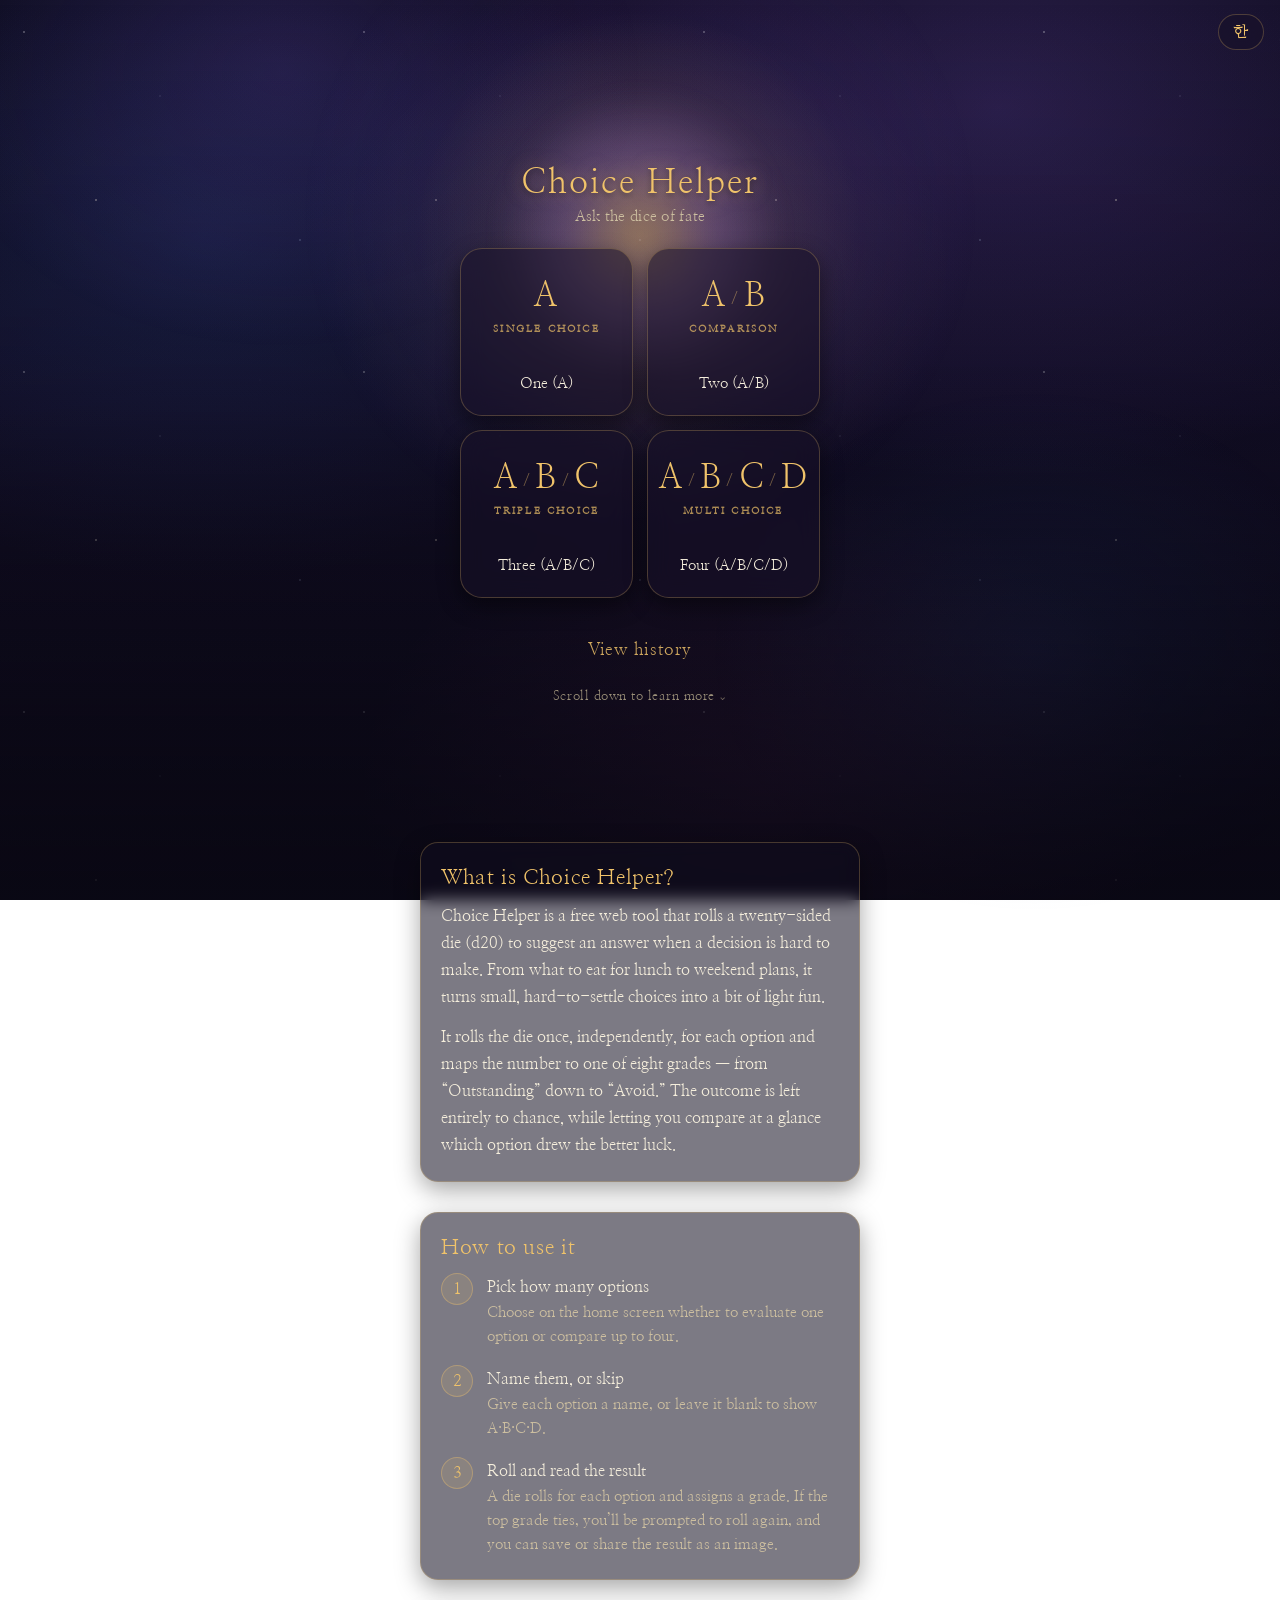
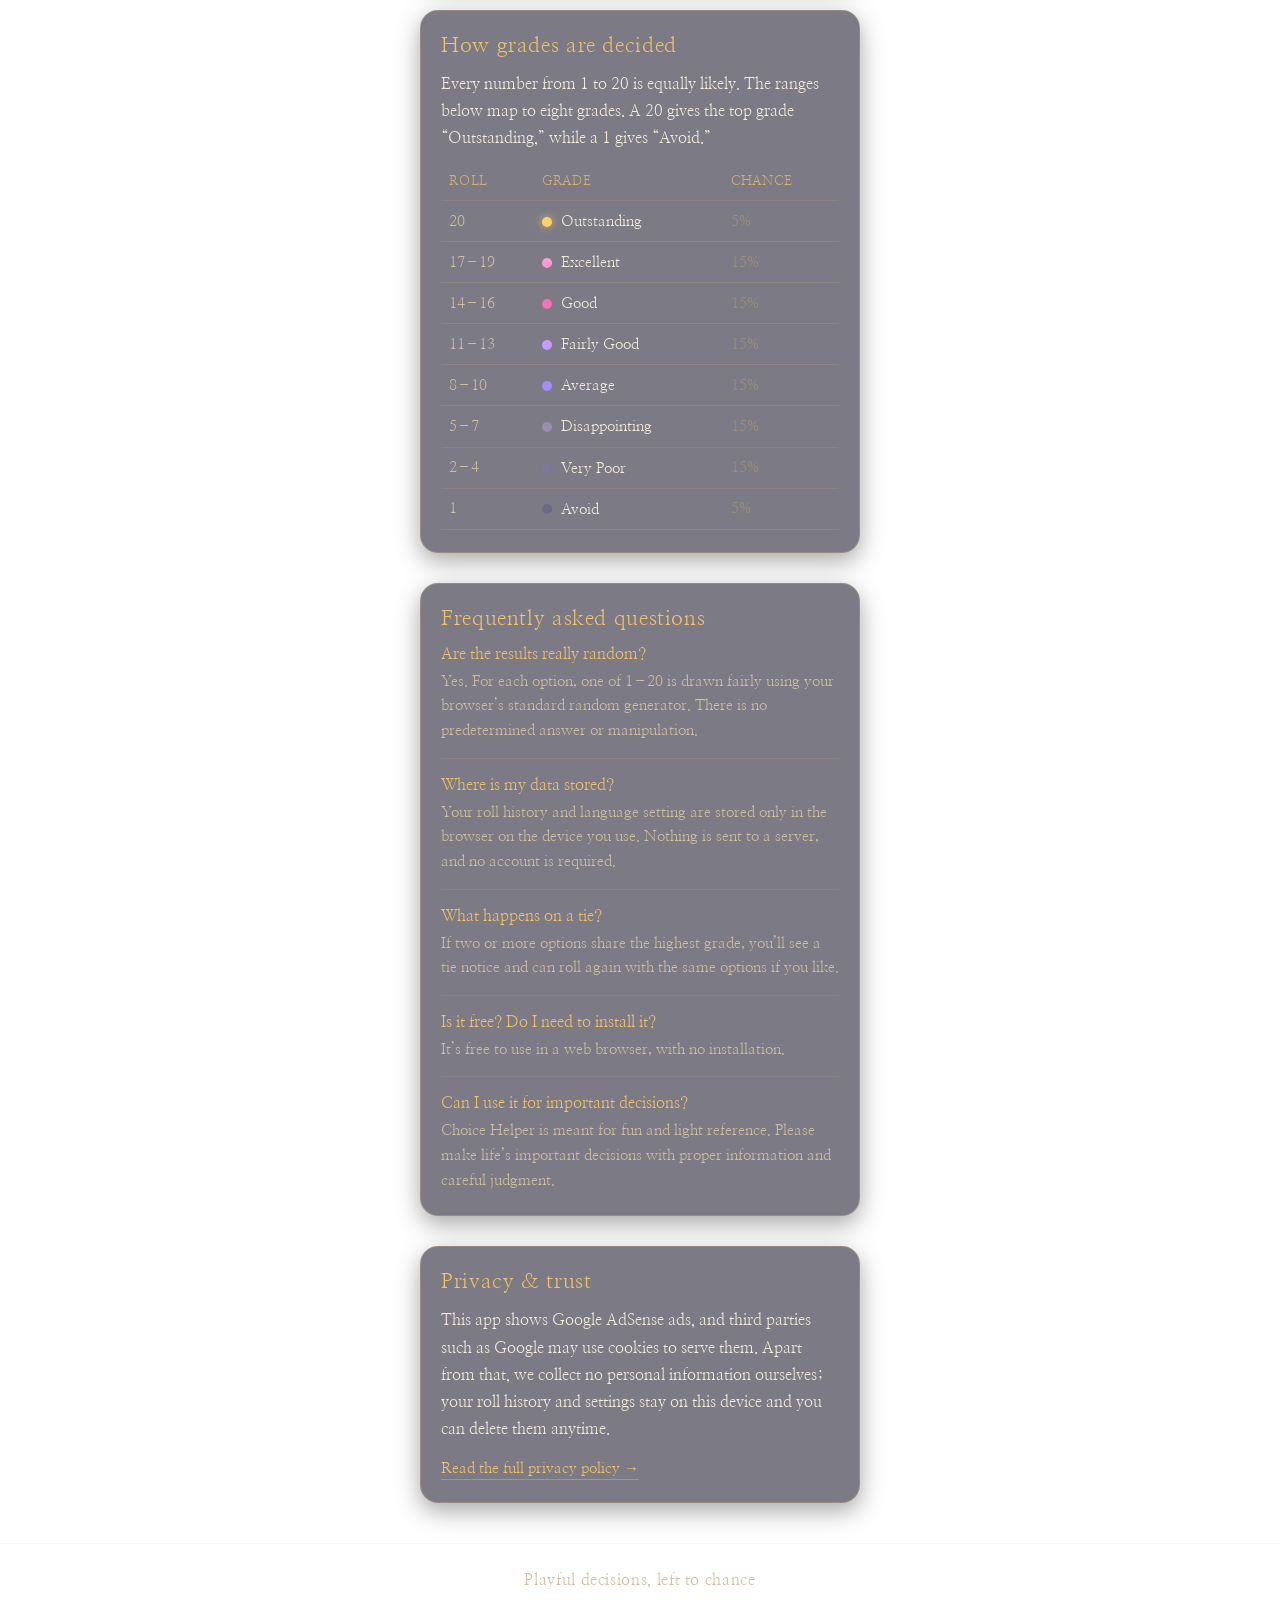
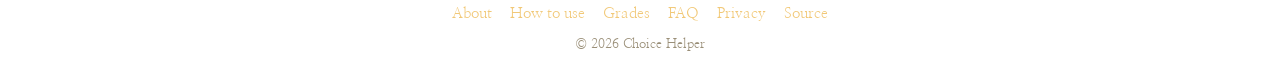
==== index.html @ b91bb5bd "Add Google AdSense (owner-directed) + update privacy disclosures - Add AdSense loader script to <hea" ====
<!DOCTYPE html>
<html lang="ko">
<head>
  <meta charset="UTF-8">
  <meta name="viewport" content="width=device-width, initial-scale=1.0, viewport-fit=cover">
  <meta name="theme-color" content="#0c0a1a">
  <title>선택 도우미 · Choice Helper — d20 주사위로 정하는 선택</title>
  <meta name="description" content="결정을 내리기 어려울 때 20면체 주사위(d20)를 굴려 선택을 도와주는 무료 웹 도구. 최대 4개의 선택지를 8단계 등급으로 비교하세요. 광고·추적 없이 데이터는 기기에만 저장됩니다.">
  <meta name="author" content="선택 도우미">
  <meta property="og:type" content="website">
  <meta property="og:title" content="선택 도우미 · Choice Helper">
  <meta property="og:description" content="d20 주사위를 굴려 선택을 도와주는 무료 웹 도구. 광고·추적 없이 모든 데이터는 기기에만 저장됩니다.">
  <meta name="twitter:card" content="summary">
  <!-- Google AdSense (소유자 지시로 게재) -->
  <script async src="https://pagead2.googlesyndication.com/pagead/js/adsbygoogle.js?client=ca-pub-7162141013722955"
       crossorigin="anonymous"></script>
  <!-- LCP 대비: 세리프 폰트 프리로드 (배경은 절차적 CSS라 이미지 없음) -->
  <link rel="preload" as="font" type="font/woff2" href="fonts/nanum-myeongjo.woff2" crossorigin>
  <link rel="stylesheet" href="css/styles.css">
</head>
<body>
  <main class="app" id="app">
    <!-- 우상단 KO/EN 토글 (§2.7) -->
    <button type="button" class="lang-toggle" id="lang-toggle" aria-label="Language">EN</button>

    <!-- 1. 메인: 모드 선택 + 서비스 소개 콘텐츠 -->
    <section class="screen screen--home" id="screen-home">
      <div class="oracle-glow" aria-hidden="true"></div>

      <!-- 히어로: 도구(주사위 선택) -->
      <div class="home-hero">
        <header class="app-header">
          <h1 class="app-title" data-i18n="app.title">선택 도우미</h1>
          <p class="app-subtitle" data-i18n="home.subtitle">운명의 주사위에게 묻다</p>
        </header>

        <div class="type-grid" id="mode-list">
          <button class="type-card" data-count="1">
            <span class="type-card__glyph">A</span>
            <span class="type-card__sub">SINGLE CHOICE</span>
            <span class="type-card__ko" data-i18n="card.1">단독 평가 (A)</span>
          </button>
          <button class="type-card" data-count="2">
            <span class="type-card__glyph">A<em>/</em>B</span>
            <span class="type-card__sub">COMPARISON</span>
            <span class="type-card__ko" data-i18n="card.2">양자택일 (A/B)</span>
          </button>
          <button class="type-card" data-count="3">
            <span class="type-card__glyph">A<em>/</em>B<em>/</em>C</span>
            <span class="type-card__sub">TRIPLE CHOICE</span>
            <span class="type-card__ko" data-i18n="card.3">삼자택일 (A/B/C)</span>
          </button>
          <button class="type-card" data-count="4">
            <span class="type-card__glyph">A<em>/</em>B<em>/</em>C<em>/</em>D</span>
            <span class="type-card__sub">MULTI CHOICE</span>
            <span class="type-card__ko" data-i18n="card.4">다중선택 (A/B/C/D)</span>
          </button>
        </div>

        <button type="button" class="link-subtle" id="open-history" data-i18n="home.history">지난 기록 보기</button>
        <p class="scroll-cue" aria-hidden="true" data-i18n="home.scrollCue">아래로 내려 자세히 보기</p>
      </div>

      <!-- 서비스 소개·안내 콘텐츠 (고품질 콘텐츠 가이드 반영) -->
      <article class="home-content">
        <section class="info-section" id="about">
          <h2 class="info-title" data-i18n="about.h">선택 도우미란?</h2>
          <p class="info-text" data-i18n="about.p1"></p>
          <p class="info-text" data-i18n="about.p2"></p>
        </section>

        <section class="info-section" id="guide">
          <h2 class="info-title" data-i18n="guide.h">이렇게 사용하세요</h2>
          <ol class="step-list">
            <li class="step">
              <span class="step__num">1</span>
              <div class="step__body">
                <h3 class="step__t" data-i18n="guide.s1t"></h3>
                <p class="step__d" data-i18n="guide.s1d"></p>
              </div>
            </li>
            <li class="step">
              <span class="step__num">2</span>
              <div class="step__body">
                <h3 class="step__t" data-i18n="guide.s2t"></h3>
                <p class="step__d" data-i18n="guide.s2d"></p>
              </div>
            </li>
            <li class="step">
              <span class="step__num">3</span>
              <div class="step__body">
                <h3 class="step__t" data-i18n="guide.s3t"></h3>
                <p class="step__d" data-i18n="guide.s3d"></p>
              </div>
            </li>
          </ol>
        </section>

        <section class="info-section" id="grades">
          <h2 class="info-title" data-i18n="grades.h">등급은 이렇게 정해져요</h2>
          <p class="info-text" data-i18n="grades.p"></p>
          <div class="grade-table-wrap">
            <table class="grade-table">
              <thead>
                <tr>
                  <th data-i18n="grades.thRange">주사위 눈</th>
                  <th data-i18n="grades.thGrade">등급</th>
                  <th data-i18n="grades.thProb">확률</th>
                </tr>
              </thead>
              <tbody id="grade-tbody"><!-- dice.js GRADES 기반 동적 생성 --></tbody>
            </table>
          </div>
        </section>

        <section class="info-section" id="faq">
          <h2 class="info-title" data-i18n="faq.h">자주 묻는 질문</h2>
          <div class="faq">
            <div class="faq__item">
              <h3 class="faq__q" data-i18n="faq.q1"></h3>
              <p class="faq__a" data-i18n="faq.a1"></p>
            </div>
            <div class="faq__item">
              <h3 class="faq__q" data-i18n="faq.q2"></h3>
              <p class="faq__a" data-i18n="faq.a2"></p>
            </div>
            <div class="faq__item">
              <h3 class="faq__q" data-i18n="faq.q3"></h3>
              <p class="faq__a" data-i18n="faq.a3"></p>
            </div>
            <div class="faq__item">
              <h3 class="faq__q" data-i18n="faq.q4"></h3>
              <p class="faq__a" data-i18n="faq.a4"></p>
            </div>
            <div class="faq__item">
              <h3 class="faq__q" data-i18n="faq.q5"></h3>
              <p class="faq__a" data-i18n="faq.a5"></p>
            </div>
          </div>
        </section>

        <section class="info-section" id="trust">
          <h2 class="info-title" data-i18n="trust.h">개인정보와 신뢰</h2>
          <p class="info-text" data-i18n="trust.p"></p>
          <a class="info-link" href="privacy.html" data-i18n="trust.link">개인정보처리방침 전문 보기 →</a>
        </section>
      </article>
    </section>

    <!-- 2. 라벨 입력 -->
    <section class="screen screen--labels is-hidden" id="screen-labels">
      <header class="app-header">
        <h2 class="screen-title" id="labels-title">선택지 이름 붙이기</h2>
        <p class="app-subtitle" data-i18n="labels.subtitle">비워두면 A·B·C·D로 표시돼요</p>
      </header>

      <form class="label-form" id="label-form">
        <div class="label-inputs" id="label-inputs"><!-- 동적 생성 --></div>
        <div class="label-actions">
          <button type="submit" class="btn btn--primary" data-i18n="labels.roll">주사위 굴리기</button>
          <button type="button" class="btn btn--ghost" id="skip-btn" data-i18n="labels.skip">건너뛰기</button>
        </div>
      </form>
      <button type="button" class="link-back" id="labels-back" data-i18n="nav.homeArrow">← 처음으로</button>
    </section>

    <!-- 3. 결과 -->
    <section class="screen screen--result is-hidden" id="screen-result">
      <header class="app-header">
        <h2 class="screen-title" data-i18n="result.title">결과</h2>
      </header>

      <!-- 3D 주사위 스테이지 (WebGL 미지원 시 CSS fallback 표시) -->
      <div class="dice-stage" id="dice-stage">
        <div class="dice-glow" aria-hidden="true"></div>
        <canvas class="dice-canvas" id="dice-canvas"></canvas>
        <div class="dice-fallback is-hidden" id="dice-fallback" aria-hidden="true">
          <div class="dice-fallback__cube"><span id="dice-fallback-num">20</span></div>
        </div>
        <p class="dice-caption" id="dice-caption"></p>
        <p class="dice-hint is-hidden" id="dice-hint" data-i18n="result.hint">화면을 탭하면 건너뛰기</p>
      </div>

      <p class="tie-banner is-hidden" id="tie-banner" data-i18n="result.tie">동점이에요! 다시 굴려볼까요?</p>

      <div class="result-list" id="result-list"><!-- 동적 생성 --></div>

      <div class="result-actions">
        <button type="button" class="btn btn--primary" id="reroll-btn" data-i18n="result.reroll">다시 굴리기</button>
        <button type="button" class="btn btn--ghost" id="share-btn" data-i18n="result.share">결과 공유</button>
        <button type="button" class="btn btn--ghost" id="result-home" data-i18n="nav.home">처음으로</button>
      </div>
    </section>

    <!-- 4. 히스토리 -->
    <section class="screen screen--history is-hidden" id="screen-history">
      <header class="app-header">
        <h2 class="screen-title" data-i18n="history.title">지난 기록</h2>
        <p class="app-subtitle" data-i18n="history.subtitle">최근 10개 · 이 기기에만 저장됩니다</p>
      </header>
      <div class="history-list" id="history-list"><!-- 동적 생성 --></div>
      <p class="history-empty is-hidden" id="history-empty" data-i18n="history.empty">아직 기록이 없어요.</p>
      <div class="result-actions">
        <button type="button" class="btn btn--ghost" id="history-back" data-i18n="nav.home">처음으로</button>
      </div>
    </section>
  </main>

  <!-- 사이트 푸터: 탐색 + 정보 페이지 (모든 화면에서 접근 가능) -->
  <footer class="site-footer">
    <p class="footer-tagline" data-i18n="footer.tagline">운에 맡기는 즐거운 선택</p>
    <nav class="footer-nav" aria-label="사이트 탐색">
      <a href="#about" data-i18n="footer.about">소개</a>
      <a href="#guide" data-i18n="footer.guide">이용 방법</a>
      <a href="#grades" data-i18n="footer.grades">등급표</a>
      <a href="#faq" data-i18n="footer.faq">자주 묻는 질문</a>
      <a href="privacy.html" data-i18n="footer.privacy">개인정보처리방침</a>
      <a href="https://github.com/sh4213b-debug/choice-helper" target="_blank" rel="noopener" data-i18n="footer.source">소스 코드</a>
    </nav>
    <p class="footer-copy" data-i18n="footer.copyright">© 2026 선택 도우미</p>
  </footer>

  <!-- 순수 로직 (DOM 비의존) -->
  <script src="js/dice.js"></script>
  <script src="js/i18n.js"></script>
  <script src="js/history.js"></script>
  <script src="js/share.js"></script>
  <!-- 3D 주사위 렌더러 (Three.js, ES 모듈 / 로컬 번들). 로드 실패 시 app.js가 CSS fallback으로 동작 -->
  <script type="module" src="js/dice3d.js"></script>
  <!-- 뷰/컨트롤러 -->
  <script src="js/app.js"></script>
</body>
</html>
---- css/styles.css ----
/* styles.css — Choice Helper
   콘셉트: "운명의 오라클" — 점술사/크리스털 오브 배경 + 금색·상아 포인트,
   명조(세리프) 타이포. 주사위는 딥 자수정 레진. 모바일 우선. */

/* 명조(세리프) 폰트 — 나눔명조(OFL, 웹 임베드·수정 허용). 로컬 번들, 외부 URL 없음 */
@font-face {
  font-family: 'Nanum Myeongjo';
  src: url('../fonts/nanum-myeongjo.woff2') format('woff2');
  font-weight: 400; font-style: normal; font-display: swap;
}

:root {
  /* 오라클 팔레트 (배경 이미지에서 추출) */
  --bg-base: #14101f;      /* fallback·오버레이 베이스 */
  --gold: #f0c36a;         /* 주 포인트: 타이틀·테두리·버튼·글로우 */
  --gold-deep: #c9932f;    /* hover·보조선 */
  --robe-blue: #2b3a7a;
  --robe-purple: #6b3fa0;  /* 주사위와 연결되는 보조 포인트 */
  --ivory: #f5eedc;        /* 본문 텍스트 */

  /* 기존 참조 유지 (주사위 CSS fallback·연출 등에서 사용) */
  --amethyst: #8b5cf6;
  --amethyst-soft: #a78bfa;
  --pink: #f472b6;
  --pink-bright: #ff7ac2;

  --text: var(--ivory);
  --text-dim: #cdbfa0;
  --text-faint: #9a8f78;
  --card: rgba(24, 18, 40, 0.55);
  --card-border: rgba(240, 195, 106, 0.25);
  --type-card-bg: rgba(24, 18, 40, 0.55);
  --type-card-border: rgba(240, 195, 106, 0.25);
  --radius: 18px;
  --shadow: 0 14px 34px rgba(0, 0, 0, 0.5);
  --serif: 'Nanum Myeongjo', "Apple SD Gothic Neo", "Noto Serif KR", serif;
}

* { box-sizing: border-box; }

/* 폼 요소(button/input 등)는 기본적으로 폰트를 상속하지 않으므로 강제 상속 */
button, input, select, textarea { font-family: inherit; }

html, body {
  margin: 0;
  padding: 0;
  min-height: 100%;
}

body {
  font-family: var(--serif);
  color: var(--text);
  /* 우주·신비 콘셉트(참고 이미지: 별하늘 속 천체) — 모두 절차적(외부 이미지 없음).
     레이어: 성운 구름 · 은은한 금빛 천체광 · 미세 별먼지 · 심우주 베이스 그라디언트 */
  background:
    radial-gradient(900px 620px at 78% 12%, rgba(120, 84, 200, 0.28), transparent 60%),
    radial-gradient(760px 560px at 16% 26%, rgba(46, 74, 150, 0.30), transparent 62%),
    radial-gradient(680px 520px at 60% 88%, rgba(150, 60, 130, 0.20), transparent 60%),
    radial-gradient(520px 420px at 50% 30%, rgba(240, 195, 106, 0.10), transparent 60%),
    /* 미세 별먼지 (촘촘한 작은 별) */
    radial-gradient(1px 1px at 40px 60px, rgba(255,255,255,0.75), transparent 60%),
    radial-gradient(1px 1px at 130px 30px, rgba(214,226,255,0.7), transparent 60%),
    radial-gradient(1px 1px at 80px 150px, rgba(255,244,214,0.7), transparent 60%),
    radial-gradient(1px 1px at 190px 110px, rgba(255,255,255,0.6), transparent 60%),
    linear-gradient(180deg, #0c0a1a 0%, #120e26 45%, #0a0814 100%);
  background-size:
    100% 100%, 100% 100%, 100% 100%, 100% 100%,
    220px 220px, 220px 220px, 220px 220px, 220px 220px,
    100% 100%;
  background-attachment: fixed;
  -webkit-font-smoothing: antialiased;
}

/* 큰 별 레이어 — 은은하게 반짝임(트윙클) */
body::before {
  content: '';
  position: fixed;
  inset: 0;
  z-index: -10;
  pointer-events: none;
  background-image:
    radial-gradient(1.6px 1.6px at 24px 32px, rgba(255,255,255,0.95), transparent 60%),
    radial-gradient(1.3px 1.3px at 160px 96px, rgba(220,230,255,0.85), transparent 60%),
    radial-gradient(1.8px 1.8px at 96px 200px, rgba(255,246,220,0.9), transparent 60%),
    radial-gradient(1.2px 1.2px at 260px 40px, rgba(255,255,255,0.8), transparent 60%),
    radial-gradient(1.5px 1.5px at 300px 240px, rgba(206,224,255,0.85), transparent 60%);
  background-size: 340px 340px;
  animation: star-twinkle 5.5s ease-in-out infinite;
}
@keyframes star-twinkle {
  0%, 100% { opacity: 0.55; }
  50%      { opacity: 1; }
}

/* 성운 하이라이트 — 아주 느리게 흐르는 천체광 */
body::after {
  content: '';
  position: fixed;
  inset: -20%;
  z-index: -9;
  pointer-events: none;
  background:
    radial-gradient(600px 460px at 30% 20%, rgba(122, 79, 200, 0.20), transparent 60%),
    radial-gradient(520px 420px at 72% 66%, rgba(56, 96, 176, 0.18), transparent 62%);
  animation: nebula-drift 28s ease-in-out infinite alternate;
}
@keyframes nebula-drift {
  0%   { transform: translate3d(0, 0, 0) scale(1); }
  100% { transform: translate3d(-3%, 2%, 0) scale(1.06); }
}

.app {
  max-width: 480px;
  margin: 0 auto;
  padding: calc(env(safe-area-inset-top) + 32px) 20px
           calc(env(safe-area-inset-bottom) + 32px);
  min-height: 100vh;
  display: flex;
  flex-direction: column;
}

.is-hidden { display: none !important; }

/* 우상단 KO/EN 토글 (§2.7) */
.lang-toggle {
  position: fixed;
  top: calc(env(safe-area-inset-top) + 14px);
  right: calc(env(safe-area-inset-right) + 16px);
  z-index: 20;
  min-width: 46px;
  padding: 7px 12px;
  border-radius: 999px;
  border: 1px solid var(--card-border);
  background: rgba(24, 18, 40, 0.6);
  -webkit-backdrop-filter: blur(8px);
  backdrop-filter: blur(8px);
  color: var(--gold);
  font-family: var(--serif);
  font-size: 16px;
  letter-spacing: 0.05em;
  cursor: pointer;
  transition: border-color 0.2s ease, background 0.2s ease;
}
.lang-toggle:hover { border-color: rgba(240, 195, 106, 0.6); }

.screen {
  flex: 1;
  display: flex;
  flex-direction: column;
}

/* ── 헤더 (명조 세리프) ── */
.app-header { text-align: center; margin-bottom: 24px; }

.app-title {
  font-family: var(--serif);
  font-size: 34px;
  font-weight: 400;
  line-height: 1.1;
  margin: 0 0 4px;
  letter-spacing: 0.06em;
  color: var(--gold);
  text-shadow: 0 0 18px rgba(240, 195, 106, 0.5), 0 2px 6px rgba(0, 0, 0, 0.5);
}

.screen-title {
  font-family: var(--serif);
  font-size: 25px;
  font-weight: 400;
  margin: 0 0 2px;
  letter-spacing: 0.04em;
  color: var(--gold);
  text-shadow: 0 0 14px rgba(240, 195, 106, 0.35);
}

.app-subtitle {
  margin: 0;
  color: var(--text-dim);
  font-size: 15px;
  letter-spacing: 0.02em;
}

/* ── 선택 타입 카드 (가로 배치, §3.2) ── */
/* 데스크톱·태블릿: 한 줄 4개 / 좁은 모바일(≤480px): 2×2 */
.type-grid {
  display: grid;
  grid-template-columns: repeat(2, minmax(0, 1fr)); /* 2×2, 네 카드 항상 동일 폭 */
  justify-items: stretch;
  gap: 14px;
  width: 100%;
  max-width: 360px;   /* 카드 그룹을 아담하게 묶어 화면 정중앙 배치 */
  margin: 0 auto;     /* 수평 정중앙 (수직 정렬은 히어로가 담당) */
}

/* 반투명 다크 글래스 + 금색 테두리 */
.type-card {
  display: flex;
  flex-direction: column;
  align-items: center;
  justify-content: flex-start;
  gap: 10px;
  min-height: 168px;
  padding: 22px 14px;
  border: 1px solid var(--type-card-border);
  border-radius: 22px;
  background: var(--type-card-bg);
  -webkit-backdrop-filter: blur(12px);
  backdrop-filter: blur(12px);
  color: var(--text);
  cursor: pointer;
  text-align: center;
  box-shadow: 0 8px 22px rgba(0, 0, 0, 0.45);
  transition: transform 0.16s ease, box-shadow 0.2s ease, border-color 0.2s ease;
}

.type-card:hover {
  transform: translateY(-5px);
  box-shadow: 0 18px 38px rgba(0, 0, 0, 0.55), 0 0 20px rgba(240, 195, 106, 0.15);
  border-color: rgba(240, 195, 106, 0.6);
}
.type-card:active { transform: translateY(-2px) scale(0.99); }

/* 큰 표기 글리프(명조 세리프, 금색). 구분자는 작고 연하게 */
.type-card__glyph {
  font-family: var(--serif);
  font-weight: 400;
  font-size: 34px;
  line-height: 1;
  letter-spacing: 0.03em;
  margin-top: 8px;
  color: var(--gold);
}
.type-card__glyph em {
  font-style: normal;
  font-size: 16px;
  color: rgba(240, 195, 106, 0.45);
  margin: 0 4px;
  vertical-align: middle;
}

.type-card__sub {
  font-size: 10px;
  font-weight: 600;
  letter-spacing: 0.22em;
  color: rgba(240, 195, 106, 0.7);
}

.type-card__ko {
  margin-top: auto;
  font-size: 15px;
  color: var(--ivory);
}

@media (max-width: 480px) {
  .type-grid { gap: 12px; max-width: none; } /* 좁은 화면에선 폭 꽉 채움 */
  .type-card { min-height: 150px; padding: 20px 12px; }
  .type-card__glyph { font-size: 30px; }
}

/* ── 메인 배경 위 천체 포커스광 + 가독성 오버레이 ── */
/* 전역 우주 배경은 body에 있고, home에서는 중앙 천체광을 얹는다. */
.screen--home { position: relative; }

.screen--home::before,
.screen--home::after {
  content: '';
  position: fixed;
  inset: 0;
  pointer-events: none;
}
/* 상단 중앙의 천체(오브) 포커스광 — 보라+금빛 */
.screen--home::before {
  z-index: -3;
  background:
    radial-gradient(360px 360px at 50% 26%, rgba(240, 195, 106, 0.16), transparent 62%),
    radial-gradient(520px 520px at 50% 24%, rgba(123, 79, 200, 0.22), transparent 65%);
}
/* 하단(카드 영역) 가독성 확보용 어두운 그라데이션 */
.screen--home::after {
  z-index: -2;
  background: linear-gradient(
    180deg,
    rgba(10, 8, 20, 0) 0%,
    rgba(10, 8, 20, 0.15) 40%,
    rgba(10, 8, 20, 0.6) 78%,
    rgba(10, 8, 20, 0.85) 100%
  );
}

/* 중앙 천체 글로우 (금빛 펄스 오브) */
.oracle-glow {
  position: fixed;
  top: 26%;
  left: 50%;
  width: 280px;
  height: 280px;
  transform: translate(-50%, -50%);
  border-radius: 50%;
  background: radial-gradient(
    circle,
    rgba(240, 195, 106, 0.42) 0%,
    rgba(200, 150, 240, 0.2) 38%,
    rgba(240, 195, 106, 0) 72%
  );
  filter: blur(12px);
  pointer-events: none;
  z-index: -1;
  animation: orb-pulse 3.6s ease-in-out infinite;
}
@keyframes orb-pulse {
  0%, 100% { opacity: 0.5; transform: translate(-50%, -50%) scale(1); }
  50%      { opacity: 0.9; transform: translate(-50%, -50%) scale(1.12); }
}

/* home 레이아웃: 히어로(도구)는 첫 화면에 꽉 차게, 소개 콘텐츠는 그 아래로 */
.home-hero {
  min-height: 86vh;
  display: flex;
  flex-direction: column;
  justify-content: center;
  align-items: stretch;
  gap: 22px;
}
.home-hero .app-header { margin-bottom: 0; }

/* 아래 콘텐츠로 유도하는 스크롤 큐 */
.scroll-cue {
  margin: 6px 0 0;
  text-align: center;
  font-size: 13px;
  letter-spacing: 0.04em;
  color: var(--text-faint);
  animation: cue-bob 2.4s ease-in-out infinite;
}
.scroll-cue::after { content: ' ⌄'; }
@keyframes cue-bob {
  0%, 100% { opacity: 0.5; transform: translateY(0); }
  50%      { opacity: 1; transform: translateY(3px); }
}

@media (prefers-reduced-motion: reduce) {
  .scroll-cue { animation: none; }
  .oracle-glow,
  body::before,
  body::after { animation: none; }
  .type-card, .btn { transition: none; }
}

/* ── 라벨 입력 ── */
.label-form {
  display: flex;
  flex-direction: column;
  gap: 22px;
  margin-top: 12px;
}

.label-inputs {
  display: flex;
  flex-direction: column;
  gap: 12px;
}

.label-input {
  display: flex;
  align-items: center;
  gap: 12px;
}

.label-input__badge {
  flex: 0 0 auto;
  width: 38px;
  height: 38px;
  display: grid;
  place-items: center;
  border-radius: 12px;
  font-size: 20px;
  color: var(--gold);
  background: rgba(240, 195, 106, 0.12);
  border: 1px solid rgba(240, 195, 106, 0.3);
}

.label-input__field {
  flex: 1;
  padding: 13px 14px;
  border-radius: 12px;
  border: 1px solid var(--card-border);
  background: rgba(20, 11, 36, 0.6);
  color: var(--text);
  font-size: 16px; /* iOS 자동 확대 방지 */
  outline: none;
  transition: border-color 0.2s ease;
}

.label-input__field::placeholder { color: rgba(185, 169, 217, 0.55); }
.label-input__field:focus { border-color: var(--amethyst); }

.label-actions {
  display: flex;
  flex-direction: column;
  gap: 10px;
}

/* ── 공통 버튼 ── */
.btn {
  width: 100%;
  padding: 14px 18px;
  border-radius: 14px;
  font-family: var(--serif);
  font-size: 17px;
  font-weight: 400;
  letter-spacing: 0.04em;
  cursor: pointer;
  border: 1px solid transparent;
  transition: transform 0.12s ease, filter 0.2s ease;
}

.btn:active { transform: scale(0.98); }

/* 주요 버튼: 금색 (오라클 포인트) */
.btn--primary {
  color: #2a1c08;
  background: linear-gradient(120deg, var(--gold), var(--gold-deep));
  box-shadow: 0 6px 18px rgba(201, 147, 47, 0.3);
}
.btn--primary:hover { filter: brightness(1.06); }

.btn--ghost {
  color: var(--ivory);
  background: transparent;
  border-color: var(--card-border);
}
.btn--ghost:hover { background: rgba(240, 195, 106, 0.1); }

.link-back {
  margin-top: 20px;
  align-self: center;
  background: none;
  border: none;
  color: var(--text-dim);
  font-size: 14px;
  cursor: pointer;
}

/* ── 3D 주사위 스테이지 ── */
.dice-stage {
  position: relative;
  width: 100%;
  height: 260px;
  margin: 4px 0 18px;
  display: flex;
  align-items: center;
  justify-content: center;
  touch-action: manipulation;
}

.dice-canvas {
  display: block;
  width: 100%;
  height: 100%;
  position: relative;
  z-index: 1;
}

/* 주사위 아래 은은한 보라 글로우 (§7) */
.dice-glow {
  position: absolute;
  left: 50%;
  top: 52%;
  width: 78%;
  height: 78%;
  transform: translate(-50%, -50%);
  border-radius: 50%;
  background: radial-gradient(
    circle,
    rgba(139, 92, 246, 0.42) 0%,
    rgba(192, 38, 211, 0.18) 42%,
    rgba(139, 92, 246, 0) 70%
  );
  filter: blur(8px);
  pointer-events: none;
  z-index: 0;
}

.dice-hint {
  position: absolute;
  bottom: -2px;
  left: 0;
  right: 0;
  margin: 0;
  text-align: center;
  font-size: 12px;
  color: var(--text-faint);
  pointer-events: none;
}

/* CSS fallback (WebGL 미지원) — 연출 상세는 v0.2.3 */
.dice-fallback {
  position: absolute;
  inset: 0;
  display: flex;
  align-items: center;
  justify-content: center;
}

.dice-fallback__cube {
  width: 96px;
  height: 96px;
  display: grid;
  place-items: center;
  border-radius: 18px;
  font-family: Georgia, serif;
  font-size: 40px;
  color: #f0b27a;
  background: linear-gradient(145deg, rgba(123, 47, 190, 0.55), rgba(58, 24, 90, 0.75));
  border: 1px solid rgba(167, 139, 250, 0.4);
  box-shadow: 0 10px 30px rgba(0, 0, 0, 0.5), inset 0 0 24px rgba(139, 92, 246, 0.35);
  transition: transform 0.12s ease, box-shadow 0.2s ease;
}

.dice-fallback__cube.is-rolling { animation: dice-shake 0.35s linear infinite; }
.dice-fallback__cube.is-settle { animation: dice-settle 0.24s ease-out; }
.dice-fallback__cube.is-nat20 {
  color: #ffe08a;
  box-shadow: 0 0 34px rgba(255, 209, 122, 0.85), inset 0 0 26px rgba(255, 209, 122, 0.6);
  border-color: rgba(255, 209, 122, 0.9);
}
.dice-fallback__cube.is-nat1 {
  color: #ff8a8a;
  box-shadow: 0 0 30px rgba(255, 43, 59, 0.7), inset 0 0 22px rgba(120, 20, 30, 0.8);
  border-color: rgba(255, 43, 59, 0.8);
}

@keyframes dice-shake {
  0%   { transform: rotate(0deg)   translate(0, 0); }
  25%  { transform: rotate(8deg)   translate(2px, -2px); }
  50%  { transform: rotate(-6deg)  translate(-2px, 2px); }
  75%  { transform: rotate(5deg)   translate(1px, 1px); }
  100% { transform: rotate(0deg)   translate(0, 0); }
}
@keyframes dice-settle {
  0%   { transform: scale(1.12); }
  60%  { transform: scale(0.97); }
  100% { transform: scale(1); }
}

.dice-caption {
  position: absolute;
  top: 4px;
  left: 0;
  right: 0;
  margin: 0;
  text-align: center;
  font-size: 13px;
  font-weight: 600;
  color: var(--text-dim);
  pointer-events: none;
}

/* ── 결과 ── */
.tie-banner {
  margin: 0 0 16px;
  padding: 12px 16px;
  border-radius: 12px;
  text-align: center;
  font-weight: 700;
  color: var(--pink-bright);
  background: rgba(244, 114, 182, 0.14);
  border: 1px solid rgba(244, 114, 182, 0.4);
}

.result-list {
  display: flex;
  flex-direction: column;
  gap: 12px;
  margin-bottom: 24px;
}

.result-card {
  padding: 18px 20px;
  border-radius: var(--radius);
  border: 1px solid var(--card-border);
  background: var(--card);
  box-shadow: var(--shadow);
}

.result-card__name {
  font-size: 15px;
  color: var(--text-dim);
  margin-bottom: 6px;
}

.result-card__grade {
  font-size: 26px;
  font-weight: 800;
  letter-spacing: -0.01em;
}

/* 등급별 색 구분 (내추럴20/1의 특별 연출은 v0.2 예정) */
.result-card--nat20 {
  border-color: rgba(255, 209, 102, 0.7);
  background: linear-gradient(135deg, rgba(255, 209, 102, 0.18), rgba(244, 114, 182, 0.14));
}
.result-card--nat20 .result-card__grade { color: #ffd166; }

.result-card--t7 .result-card__grade,
.result-card--t6 .result-card__grade { color: var(--pink-bright); }
.result-card--t5 .result-card__grade,
.result-card--t4 .result-card__grade { color: var(--amethyst-soft); }
.result-card--t3 .result-card__grade,
.result-card--t2 .result-card__grade { color: var(--text-dim); }

.result-card--nat1 {
  border-color: rgba(120, 120, 140, 0.5);
  background: rgba(40, 30, 60, 0.5);
}
.result-card--nat1 .result-card__grade { color: #9aa0b5; }

.result-actions {
  display: flex;
  flex-direction: column;
  gap: 10px;
  margin-top: auto;
}

/* ── 홈: 지난 기록 링크 ── */
.link-subtle {
  margin: 18px auto 0;
  display: block;
  background: none;
  border: none;
  color: var(--gold);
  font-family: var(--serif);
  font-size: 17px;
  letter-spacing: 0.03em;
  opacity: 0.85;
  cursor: pointer;
}
.link-subtle:hover { opacity: 1; text-decoration: underline; }

/* ── 히스토리 ── */
.history-list {
  display: flex;
  flex-direction: column;
  gap: 10px;
  margin-top: 8px;
}

.history-item {
  display: flex;
  align-items: center;
  gap: 12px;
  padding: 14px 16px;
  border-radius: 14px;
  border: 1px solid var(--card-border);
  background: rgba(24, 18, 40, 0.55);
  -webkit-backdrop-filter: blur(8px);
  backdrop-filter: blur(8px);
}

.history-item__main { flex: 1; min-width: 0; }

.history-item__summary {
  font-size: 17px;
  color: var(--ivory);
  line-height: 1.35;
  word-break: keep-all;
}

.history-item__time {
  margin-top: 3px;
  font-size: 13px;
  color: var(--text-faint);
}

.history-item__del {
  flex: 0 0 auto;
  width: 34px;
  height: 34px;
  border-radius: 10px;
  border: 1px solid var(--card-border);
  background: transparent;
  color: var(--text-dim);
  font-size: 20px;
  line-height: 1;
  cursor: pointer;
  transition: background 0.2s ease, color 0.2s ease;
}
.history-item__del:hover {
  background: rgba(244, 114, 182, 0.14);
  color: #ff9ad8;
  border-color: rgba(244, 114, 182, 0.4);
}

.history-empty {
  text-align: center;
  color: var(--text-faint);
  font-size: 18px;
  margin-top: 40px;
}

/* ── v0.5 반응형 보강 ── */
/* 낮은 높이(가로 모드 등): 세로 여백 축소로 카드가 잘리지 않게 */
@media (max-height: 620px) {
  .screen--home .app-header { margin-top: 3vh; }
  .screen--home .type-grid { margin-bottom: 2vh; }
  .app-header { margin-bottom: 14px; }
  .dice-stage { height: 200px; }
  .app-title { font-size: 28px; }
}
/* 넓은 화면: 앱 폭은 유지하되 상단 여백을 조금 더 */
@media (min-width: 900px) {
  .app { padding-top: calc(env(safe-area-inset-top) + 48px); }
}

/* ── 홈: 서비스 소개·안내 콘텐츠 (고품질 콘텐츠) ── */
.home-content {
  display: flex;
  flex-direction: column;
  gap: 30px;
  padding: 20px 0 8px;
}

.info-section {
  padding: 22px 20px;
  border: 1px solid var(--card-border);
  border-radius: var(--radius);
  background: rgba(18, 14, 32, 0.55);
  -webkit-backdrop-filter: blur(8px);
  backdrop-filter: blur(8px);
  box-shadow: 0 8px 24px rgba(0, 0, 0, 0.35);
  scroll-margin-top: 16px;
}

.info-title {
  font-family: var(--serif);
  font-size: 21px;
  font-weight: 400;
  margin: 0 0 12px;
  letter-spacing: 0.03em;
  color: var(--gold);
}

.info-text {
  margin: 0 0 12px;
  font-size: 15.5px;
  line-height: 1.75;
  color: var(--ivory);
  word-break: keep-all;
}
.info-text:last-child { margin-bottom: 0; }

.info-link {
  display: inline-block;
  margin-top: 4px;
  color: var(--gold);
  font-size: 15px;
  text-decoration: none;
  border-bottom: 1px solid rgba(240, 195, 106, 0.4);
  padding-bottom: 1px;
}
.info-link:hover { color: #ffdd94; border-bottom-color: var(--gold); }

/* 사용법 단계 */
.step-list {
  list-style: none;
  margin: 0;
  padding: 0;
  display: flex;
  flex-direction: column;
  gap: 16px;
}
.step {
  display: flex;
  gap: 14px;
  align-items: flex-start;
}
.step__num {
  flex: 0 0 auto;
  width: 32px;
  height: 32px;
  display: grid;
  place-items: center;
  border-radius: 50%;
  font-size: 16px;
  color: var(--gold);
  background: rgba(240, 195, 106, 0.12);
  border: 1px solid rgba(240, 195, 106, 0.35);
}
.step__t {
  margin: 4px 0 4px;
  font-size: 16px;
  font-weight: 400;
  color: var(--ivory);
}
.step__d {
  margin: 0;
  font-size: 14.5px;
  line-height: 1.65;
  color: var(--text-dim);
  word-break: keep-all;
}

/* 등급표 */
.grade-table-wrap { overflow-x: auto; margin-top: 6px; }
.grade-table {
  width: 100%;
  border-collapse: collapse;
  font-size: 14.5px;
}
.grade-table th,
.grade-table td {
  padding: 10px 8px;
  text-align: left;
  border-bottom: 1px solid rgba(240, 195, 106, 0.14);
}
.grade-table th {
  font-weight: 400;
  font-size: 12.5px;
  letter-spacing: 0.06em;
  color: rgba(240, 195, 106, 0.75);
  text-transform: uppercase;
}
.grade-cell--range { color: var(--text-dim); font-variant-numeric: tabular-nums; white-space: nowrap; }
.grade-cell--prob { color: var(--text-faint); text-align: right; font-variant-numeric: tabular-nums; white-space: nowrap; }
.grade-cell--name { color: var(--ivory); }
.grade-cell--name span:last-child { vertical-align: middle; }
.grade-dot {
  display: inline-block;
  width: 10px; height: 10px;
  margin-right: 9px;
  border-radius: 50%;
  vertical-align: middle;
  background: var(--text-dim);
}
/* 등급별 색 (결과 카드 팔레트와 통일) */
.grade-dot--nat20 { background: #ffd166; box-shadow: 0 0 8px rgba(255, 209, 102, 0.7); }
.grade-dot--t7 { background: #ff9ad8; }
.grade-dot--t6 { background: #f472b6; }
.grade-dot--t5 { background: #c79bff; }
.grade-dot--t4 { background: #a78bfa; }
.grade-dot--t3 { background: #9a8fb0; }
.grade-dot--t2 { background: #7f77a0; }
.grade-dot--nat1 { background: #6b6a86; }

/* FAQ */
.faq { display: flex; flex-direction: column; gap: 16px; }
.faq__item { padding-bottom: 14px; border-bottom: 1px solid rgba(240, 195, 106, 0.12); }
.faq__item:last-child { border-bottom: none; padding-bottom: 0; }
.faq__q {
  margin: 0 0 6px;
  font-size: 16px;
  font-weight: 400;
  color: var(--gold);
  word-break: keep-all;
}
.faq__a {
  margin: 0;
  font-size: 14.5px;
  line-height: 1.7;
  color: var(--text-dim);
  word-break: keep-all;
}

/* ── 사이트 푸터 (전 화면 공통 탐색) ── */
.site-footer {
  border-top: 1px solid rgba(240, 195, 106, 0.16);
  padding: 26px 20px calc(env(safe-area-inset-bottom) + 30px);
  text-align: center;
}
.footer-tagline {
  margin: 0 0 14px;
  font-family: var(--serif);
  font-size: 16px;
  letter-spacing: 0.04em;
  color: var(--text-dim);
}
.footer-nav {
  display: flex;
  flex-wrap: wrap;
  justify-content: center;
  gap: 8px 18px;
  margin-bottom: 14px;
}
.footer-nav a {
  color: var(--gold);
  font-size: 14.5px;
  text-decoration: none;
  opacity: 0.9;
}
.footer-nav a:hover { opacity: 1; text-decoration: underline; }
.footer-copy {
  margin: 0;
  font-size: 13px;
  color: var(--text-faint);
}

/* 좁은 화면: 소개 콘텐츠 여백 축소 */
@media (max-width: 480px) {
  .info-section { padding: 20px 16px; }
  .info-title { font-size: 20px; }
}

/* ── 정보 문서 페이지 (개인정보처리방침 등) ── */
.doc-app { max-width: 720px; }
.doc-back {
  display: inline-block;
  margin-bottom: 18px;
  color: var(--text-dim);
  font-size: 14px;
  text-decoration: none;
}
.doc-back:hover { color: var(--gold); }
.doc-title {
  font-family: var(--serif);
  font-size: 28px;
  font-weight: 400;
  letter-spacing: 0.04em;
  color: var(--gold);
  margin: 0 0 4px;
  text-shadow: 0 0 16px rgba(240, 195, 106, 0.35);
}
.doc-meta {
  margin: 0 0 22px;
  font-size: 14px;
  color: var(--text-faint);
}
.doc-h2 {
  font-family: var(--serif);
  font-size: 18px;
  font-weight: 400;
  letter-spacing: 0.02em;
  color: var(--ivory);
  margin: 26px 0 8px;
}
.doc .info-text { color: var(--text-dim); }
.doc-rule {
  border: none;
  border-top: 1px solid rgba(240, 195, 106, 0.18);
  margin: 40px 0 30px;
}
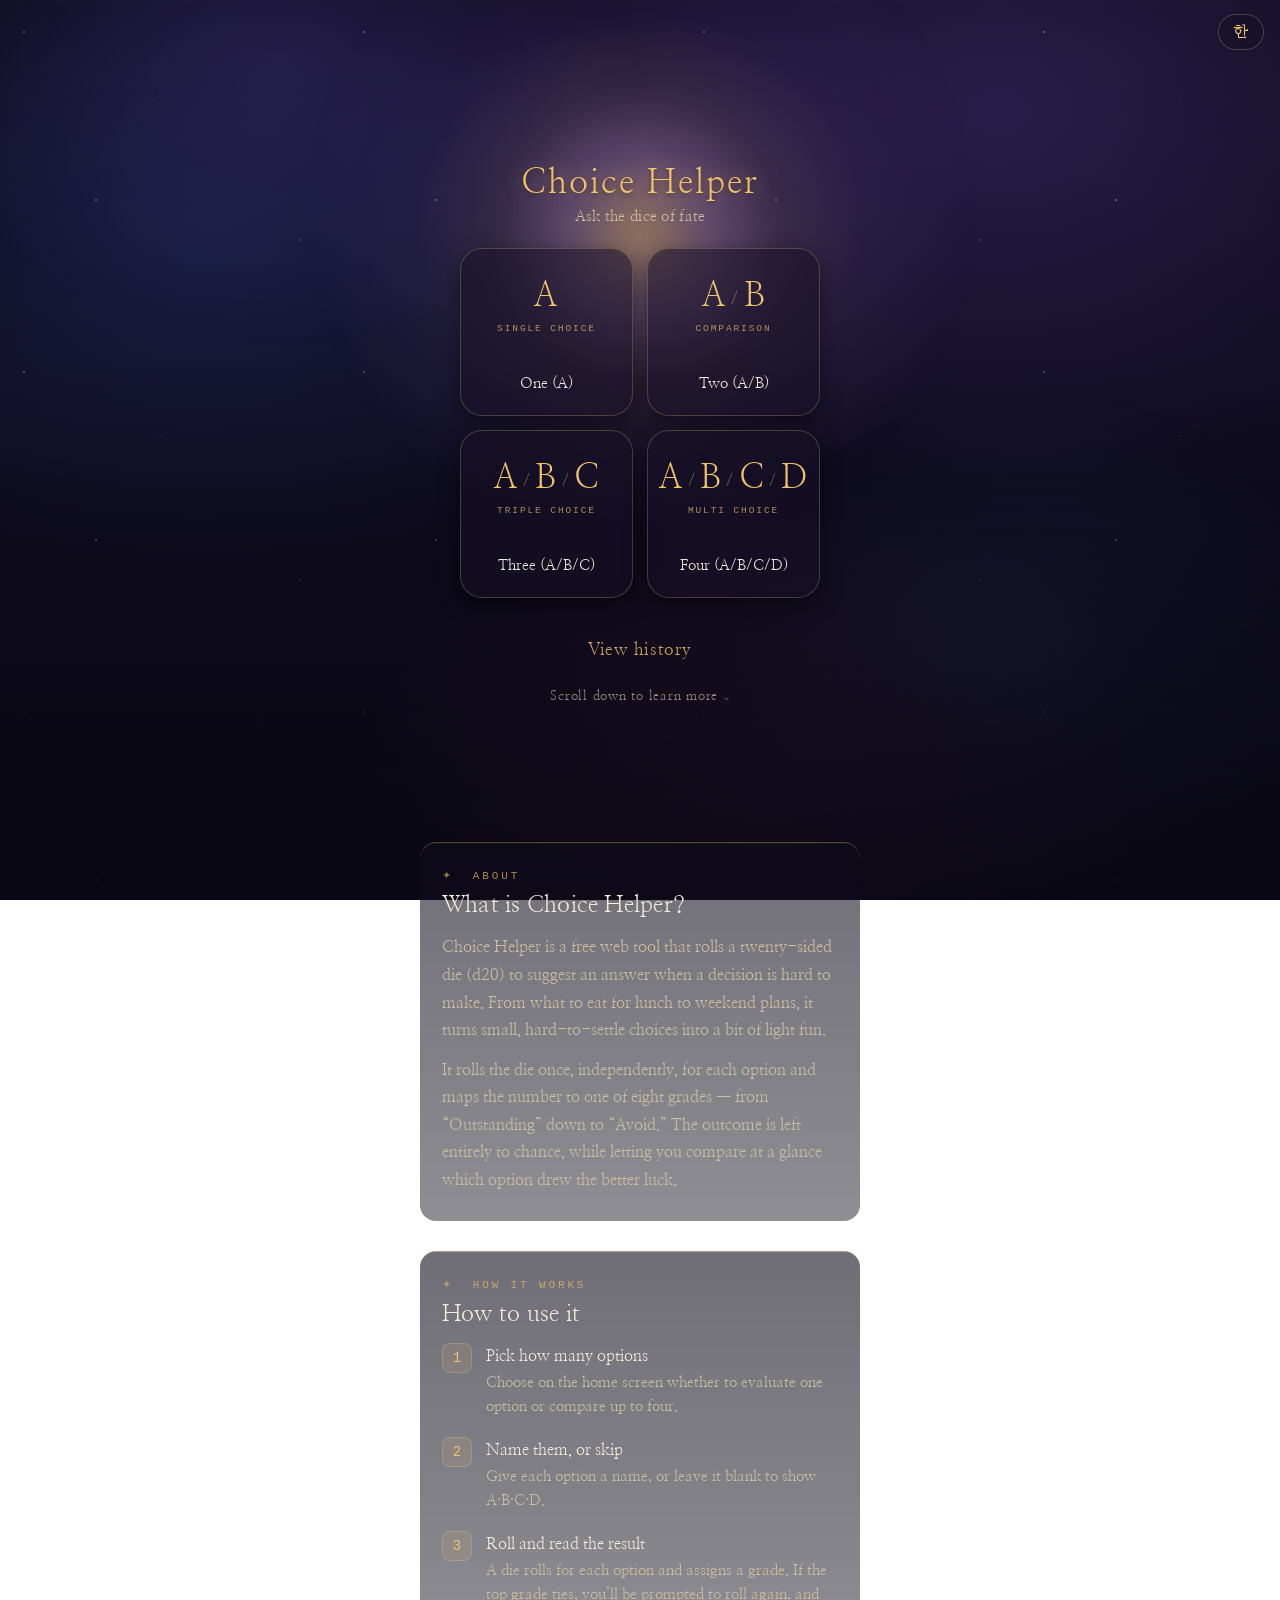
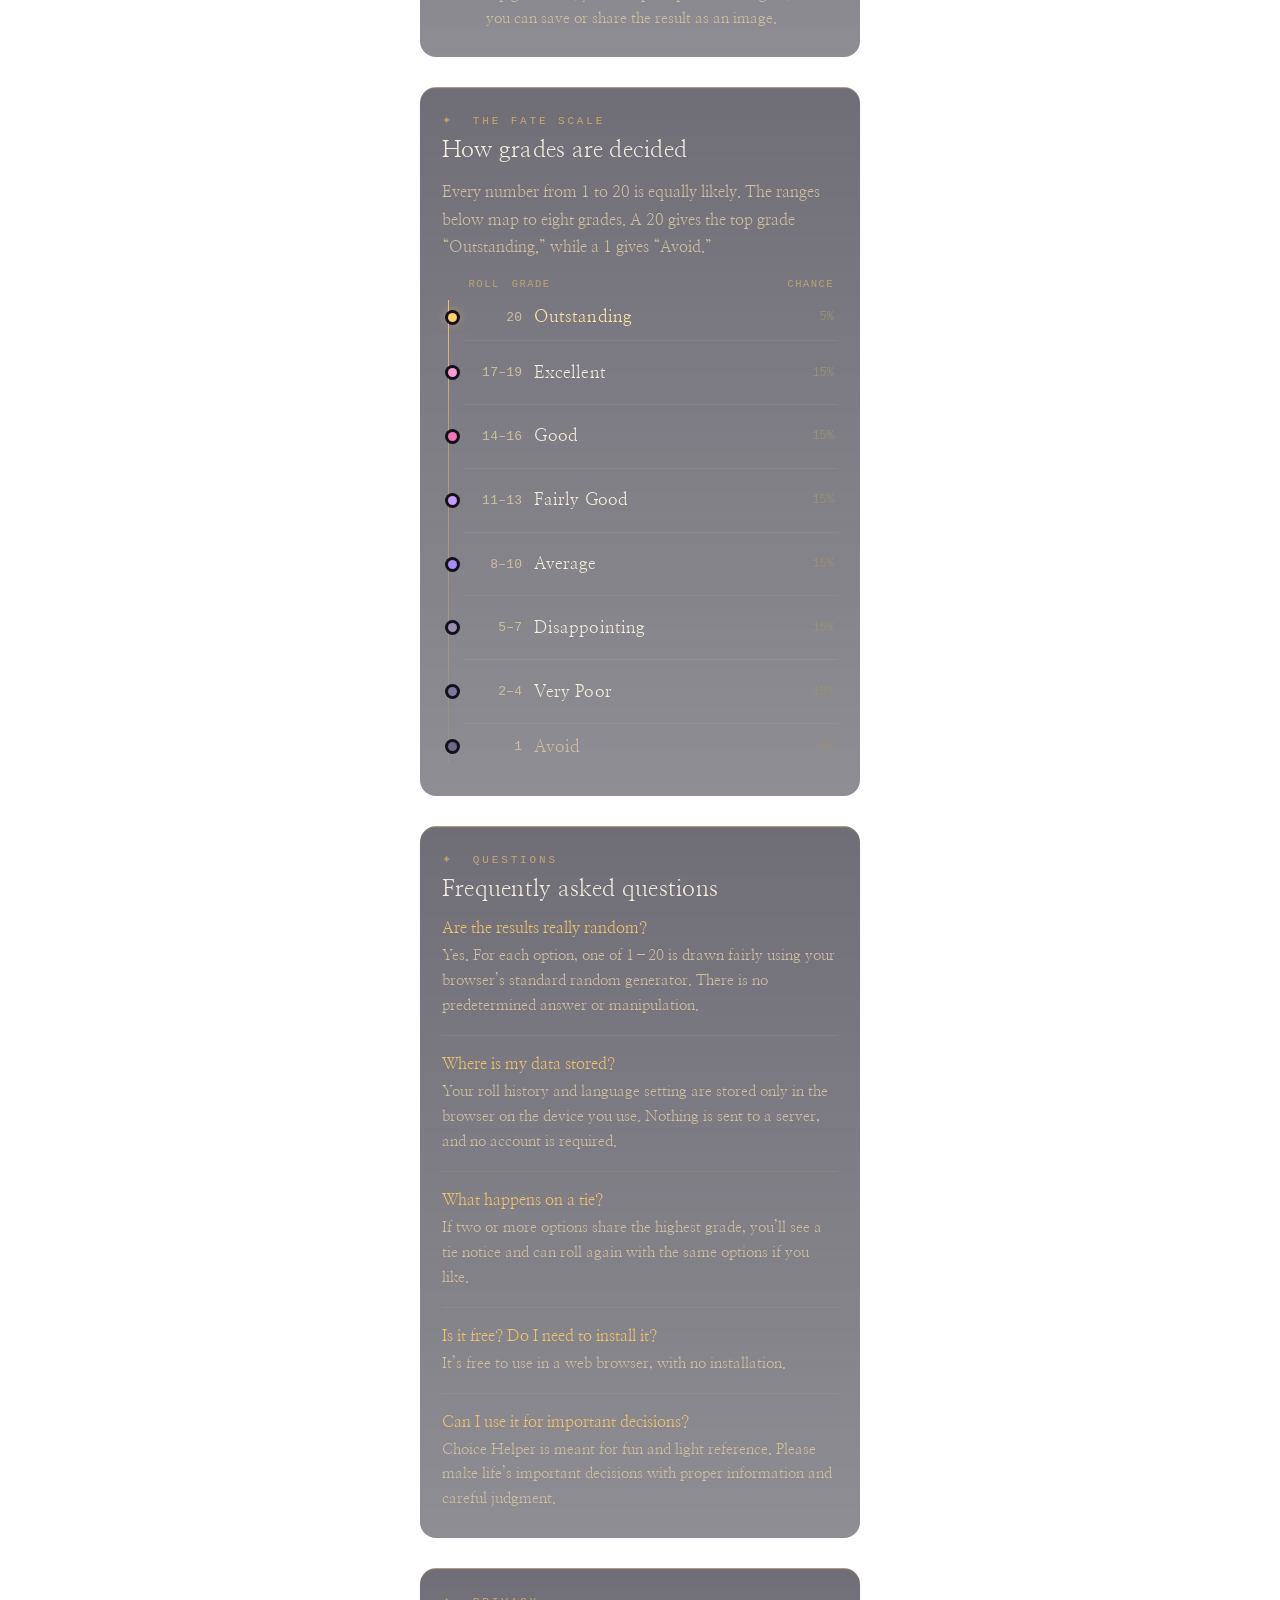
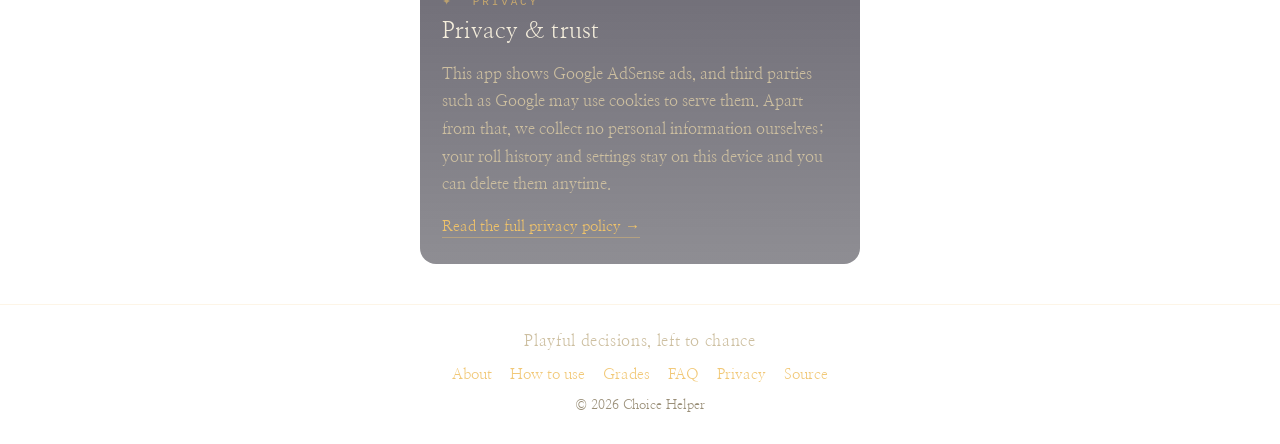
==== commit 1d32b191: "Elevate homepage design: mono utility type role + Fate Scale signature - Introduce a three-role type" ====
--- a/index.html
+++ b/index.html
@@ -64,12 +64,14 @@
       <!-- 서비스 소개·안내 콘텐츠 (고품질 콘텐츠 가이드 반영) -->
       <article class="home-content">
         <section class="info-section" id="about">
+          <span class="eyebrow" aria-hidden="true">About</span>
           <h2 class="info-title" data-i18n="about.h">선택 도우미란?</h2>
           <p class="info-text" data-i18n="about.p1"></p>
           <p class="info-text" data-i18n="about.p2"></p>
         </section>
 
         <section class="info-section" id="guide">
+          <span class="eyebrow" aria-hidden="true">How it works</span>
           <h2 class="info-title" data-i18n="guide.h">이렇게 사용하세요</h2>
           <ol class="step-list">
             <li class="step">
@@ -97,23 +99,20 @@
         </section>
 
         <section class="info-section" id="grades">
+          <span class="eyebrow" aria-hidden="true">The Fate Scale</span>
           <h2 class="info-title" data-i18n="grades.h">등급은 이렇게 정해져요</h2>
           <p class="info-text" data-i18n="grades.p"></p>
-          <div class="grade-table-wrap">
-            <table class="grade-table">
-              <thead>
-                <tr>
-                  <th data-i18n="grades.thRange">주사위 눈</th>
-                  <th data-i18n="grades.thGrade">등급</th>
-                  <th data-i18n="grades.thProb">확률</th>
-                </tr>
-              </thead>
-              <tbody id="grade-tbody"><!-- dice.js GRADES 기반 동적 생성 --></tbody>
-            </table>
+          <div class="fate-legend" aria-hidden="true">
+            <span data-i18n="grades.thRange">주사위 눈</span>
+            <span data-i18n="grades.thGrade">등급</span>
+            <span data-i18n="grades.thProb">확률</span>
           </div>
+          <!-- 운명의 눈금: dice.js GRADES 기반 동적 생성 (높이 ∝ 확률) -->
+          <div class="fate-scale" id="grade-scale"></div>
         </section>
 
         <section class="info-section" id="faq">
+          <span class="eyebrow" aria-hidden="true">Questions</span>
           <h2 class="info-title" data-i18n="faq.h">자주 묻는 질문</h2>
           <div class="faq">
             <div class="faq__item">
@@ -140,6 +139,7 @@
         </section>
 
         <section class="info-section" id="trust">
+          <span class="eyebrow" aria-hidden="true">Privacy</span>
           <h2 class="info-title" data-i18n="trust.h">개인정보와 신뢰</h2>
           <p class="info-text" data-i18n="trust.p"></p>
           <a class="info-link" href="privacy.html" data-i18n="trust.link">개인정보처리방침 전문 보기 →</a>
--- a/css/styles.css
+++ b/css/styles.css
@@ -34,6 +34,8 @@
   --radius: 18px;
   --shadow: 0 14px 34px rgba(0, 0, 0, 0.5);
   --serif: 'Nanum Myeongjo', "Apple SD Gothic Neo", "Noto Serif KR", serif;
+  /* 유틸리티(데이터·눈금·눈) 서체: 시스템 모노 — 주사위 표기/천체 좌표 느낌 (외부 로드 없음) */
+  --mono: ui-monospace, "SF Mono", "SFMono-Regular", Menlo, "Cascadia Mono", "Roboto Mono", monospace;
 }
 
 * { box-sizing: border-box; }
@@ -239,9 +241,10 @@
 }
 
 .type-card__sub {
-  font-size: 10px;
-  font-weight: 600;
-  letter-spacing: 0.22em;
+  font-family: var(--mono);
+  font-size: 9.5px;
+  font-weight: 500;
+  letter-spacing: 0.2em;
   color: rgba(240, 195, 106, 0.7);
 }
 
@@ -327,8 +330,8 @@
 .scroll-cue {
   margin: 6px 0 0;
   text-align: center;
-  font-size: 13px;
-  letter-spacing: 0.04em;
+  font-size: 12.5px;
+  letter-spacing: 0.06em;
   color: var(--text-faint);
   animation: cue-bob 2.4s ease-in-out infinite;
 }
@@ -720,38 +723,52 @@
   padding: 20px 0 8px;
 }
 
+/* 열린 편집형 섹션: 무거운 글래스 카드 대신 금빛 헤어라인 + 모노 아이브로 */
 .info-section {
-  padding: 22px 20px;
-  border: 1px solid var(--card-border);
-  border-radius: var(--radius);
-  background: rgba(18, 14, 32, 0.55);
-  -webkit-backdrop-filter: blur(8px);
-  backdrop-filter: blur(8px);
-  box-shadow: 0 8px 24px rgba(0, 0, 0, 0.35);
-  scroll-margin-top: 16px;
-}
+  position: relative;
+  padding: 26px 22px;
+  border-radius: 16px;
+  border-top: 1px solid rgba(232, 190, 106, 0.32);
+  background: linear-gradient(180deg, rgba(16, 12, 28, 0.60), rgba(10, 8, 20, 0.46));
+  box-shadow: inset 0 1px 0 rgba(232, 190, 106, 0.06);
+  scroll-margin-top: 20px;
+}
+
+/* 유틸리티 아이브로 (모노, 별표 마크) — 천체 좌표/도구 라벨 톤 */
+.eyebrow {
+  display: block;
+  font-family: var(--mono);
+  font-size: 11px;
+  font-weight: 500;
+  letter-spacing: 0.26em;
+  text-transform: uppercase;
+  color: rgba(232, 190, 106, 0.72);
+  margin: 0 0 9px;
+}
+.eyebrow::before { content: "✦\00a0\00a0"; opacity: 0.85; }
 
 .info-title {
   font-family: var(--serif);
-  font-size: 21px;
+  font-size: 23px;
   font-weight: 400;
-  margin: 0 0 12px;
-  letter-spacing: 0.03em;
-  color: var(--gold);
+  margin: 0 0 14px;
+  letter-spacing: 0.01em;
+  line-height: 1.28;
+  color: var(--ivory);
 }
 
 .info-text {
   margin: 0 0 12px;
   font-size: 15.5px;
-  line-height: 1.75;
-  color: var(--ivory);
+  line-height: 1.78;
+  color: var(--text-dim);
   word-break: keep-all;
 }
 .info-text:last-child { margin-bottom: 0; }
 
 .info-link {
   display: inline-block;
-  margin-top: 4px;
+  margin-top: 6px;
   color: var(--gold);
   font-size: 15px;
   text-decoration: none;
@@ -760,14 +777,14 @@
 }
 .info-link:hover { color: #ffdd94; border-bottom-color: var(--gold); }
 
-/* 사용법 단계 */
+/* 사용법 단계 (실제 순서 → 모노 인덱스 정당) */
 .step-list {
   list-style: none;
   margin: 0;
   padding: 0;
   display: flex;
   flex-direction: column;
-  gap: 16px;
+  gap: 18px;
 }
 .step {
   display: flex;
@@ -776,18 +793,19 @@
 }
 .step__num {
   flex: 0 0 auto;
-  width: 32px;
-  height: 32px;
+  width: 30px;
+  height: 30px;
   display: grid;
   place-items: center;
-  border-radius: 50%;
-  font-size: 16px;
+  border-radius: 8px;
+  font-family: var(--mono);
+  font-size: 14px;
   color: var(--gold);
-  background: rgba(240, 195, 106, 0.12);
-  border: 1px solid rgba(240, 195, 106, 0.35);
+  background: rgba(232, 190, 106, 0.10);
+  border: 1px solid rgba(232, 190, 106, 0.30);
 }
 .step__t {
-  margin: 4px 0 4px;
+  margin: 3px 0 5px;
   font-size: 16px;
   font-weight: 400;
   color: var(--ivory);
@@ -800,51 +818,99 @@
   word-break: keep-all;
 }
 
-/* 등급표 */
-.grade-table-wrap { overflow-x: auto; margin-top: 6px; }
-.grade-table {
-  width: 100%;
-  border-collapse: collapse;
-  font-size: 14.5px;
-}
-.grade-table th,
-.grade-table td {
-  padding: 10px 8px;
-  text-align: left;
-  border-bottom: 1px solid rgba(240, 195, 106, 0.14);
-}
-.grade-table th {
-  font-weight: 400;
-  font-size: 12.5px;
-  letter-spacing: 0.06em;
-  color: rgba(240, 195, 106, 0.75);
+/* ── 시그니처: 운명의 눈금 (The Fate Scale) ──
+   20(정상, 찬란한 금빛) → 1(바닥, 차갑고 희미) 수직 눈금.
+   각 칸 높이 ∝ 확률(nat20/nat1=5% 얇은 칸, 중간 등급=15% 두꺼운 칸). */
+.fate-legend {
+  display: grid;
+  grid-template-columns: 3.4em 1fr auto;
+  gap: 12px;
+  margin: 16px 0 4px;
+  padding: 0 4px 0 22px;
+  font-family: var(--mono);
+  font-size: 10.5px;
+  letter-spacing: 0.14em;
   text-transform: uppercase;
-}
-.grade-cell--range { color: var(--text-dim); font-variant-numeric: tabular-nums; white-space: nowrap; }
-.grade-cell--prob { color: var(--text-faint); text-align: right; font-variant-numeric: tabular-nums; white-space: nowrap; }
-.grade-cell--name { color: var(--ivory); }
-.grade-cell--name span:last-child { vertical-align: middle; }
-.grade-dot {
-  display: inline-block;
-  width: 10px; height: 10px;
-  margin-right: 9px;
+  color: rgba(232, 190, 106, 0.6);
+}
+.fate-legend span:first-child { text-align: right; }
+.fate-legend span:last-child { text-align: right; }
+
+.fate-scale {
+  position: relative;
+  display: flex;
+  flex-direction: column;
+  min-height: 476px;
+  padding-left: 22px;
+}
+/* 자오선(천체 축) — 위는 금빛, 아래로 희미 */
+.fate-scale::before {
+  content: "";
+  position: absolute;
+  left: 6px; top: 6px; bottom: 6px;
+  width: 1px;
+  background: linear-gradient(180deg, var(--gold) 0%, rgba(232, 190, 106, 0.5) 30%, rgba(232, 190, 106, 0.1) 100%);
+}
+.fate-rung {
+  position: relative;
+  display: grid;
+  grid-template-columns: 3.4em 1fr auto;
+  align-items: center;
+  gap: 12px;
+  padding: 0 4px;
+  min-height: 38px;
+  border-top: 1px solid rgba(232, 190, 106, 0.10);
+}
+.fate-rung:first-child { border-top: none; }
+.fate-rung__range {
+  font-family: var(--mono);
+  font-size: 13px;
+  font-variant-numeric: tabular-nums;
+  letter-spacing: 0.02em;
+  color: var(--text-dim);
+  text-align: right;
+  white-space: nowrap;
+}
+.fate-rung__name {
+  font-family: var(--serif);
+  font-size: 16.5px;
+  color: var(--ivory);
+  letter-spacing: 0.01em;
+}
+.fate-rung__prob {
+  font-family: var(--mono);
+  font-size: 12px;
+  color: var(--text-faint);
+  font-variant-numeric: tabular-nums;
+  white-space: nowrap;
+}
+/* 자오선 위의 노드 */
+.fate-rung__mark {
+  position: absolute;
+  left: -16px;
+  top: 50%;
+  width: 9px; height: 9px;
+  margin-top: -4.5px;
   border-radius: 50%;
-  vertical-align: middle;
-  background: var(--text-dim);
-}
-/* 등급별 색 (결과 카드 팔레트와 통일) */
-.grade-dot--nat20 { background: #ffd166; box-shadow: 0 0 8px rgba(255, 209, 102, 0.7); }
-.grade-dot--t7 { background: #ff9ad8; }
-.grade-dot--t6 { background: #f472b6; }
-.grade-dot--t5 { background: #c79bff; }
-.grade-dot--t4 { background: #a78bfa; }
-.grade-dot--t3 { background: #9a8fb0; }
-.grade-dot--t2 { background: #7f77a0; }
-.grade-dot--nat1 { background: #6b6a86; }
+  background: var(--rung, var(--text-dim));
+  box-shadow: 0 0 0 3px rgba(10, 8, 20, 0.92);
+}
+/* 정상(nat20)은 은은한 금빛 발광 + 살짝 밝은 이름 */
+.fate-rung--nat20 { --rung: #ffd166; }
+.fate-rung--nat20 .fate-rung__mark { box-shadow: 0 0 0 3px rgba(10, 8, 20, 0.92), 0 0 12px rgba(255, 209, 102, 0.85); }
+.fate-rung--nat20 .fate-rung__name { color: #ffe6a6; }
+.fate-rung--t7 { --rung: #ff9ad8; }
+.fate-rung--t6 { --rung: #f472b6; }
+.fate-rung--t5 { --rung: #c79bff; }
+.fate-rung--t4 { --rung: #a78bfa; }
+.fate-rung--t3 { --rung: #9a8fb0; }
+.fate-rung--t2 { --rung: #7f77a0; }
+.fate-rung--nat1 { --rung: #6b6a86; }
+.fate-rung--nat1 .fate-rung__name { color: var(--text-dim); }
 
 /* FAQ */
-.faq { display: flex; flex-direction: column; gap: 16px; }
-.faq__item { padding-bottom: 14px; border-bottom: 1px solid rgba(240, 195, 106, 0.12); }
+.faq { display: flex; flex-direction: column; gap: 18px; }
+.faq__item { padding-bottom: 16px; border-bottom: 1px solid rgba(232, 190, 106, 0.10); }
 .faq__item:last-child { border-bottom: none; padding-bottom: 0; }
 .faq__q {
   margin: 0 0 6px;
@@ -856,7 +922,7 @@
 .faq__a {
   margin: 0;
   font-size: 14.5px;
-  line-height: 1.7;
+  line-height: 1.72;
   color: var(--text-dim);
   word-break: keep-all;
 }
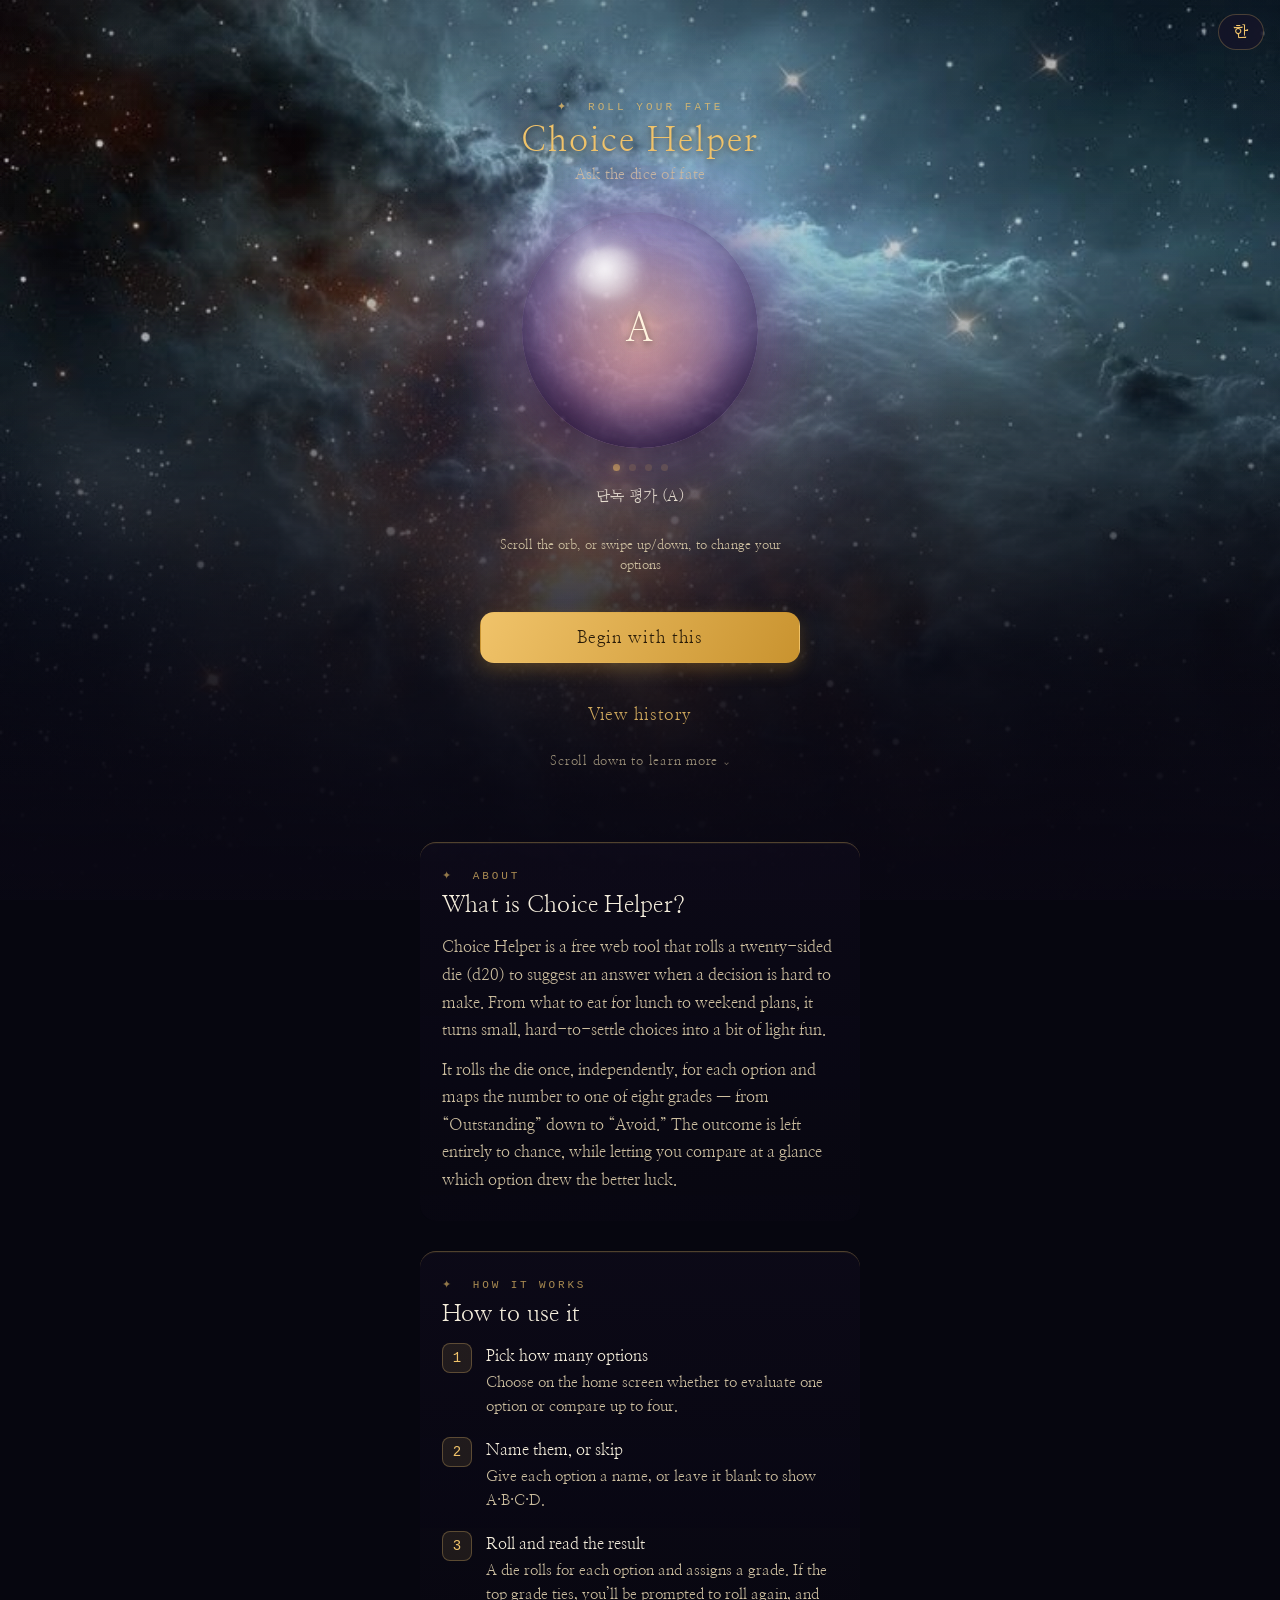
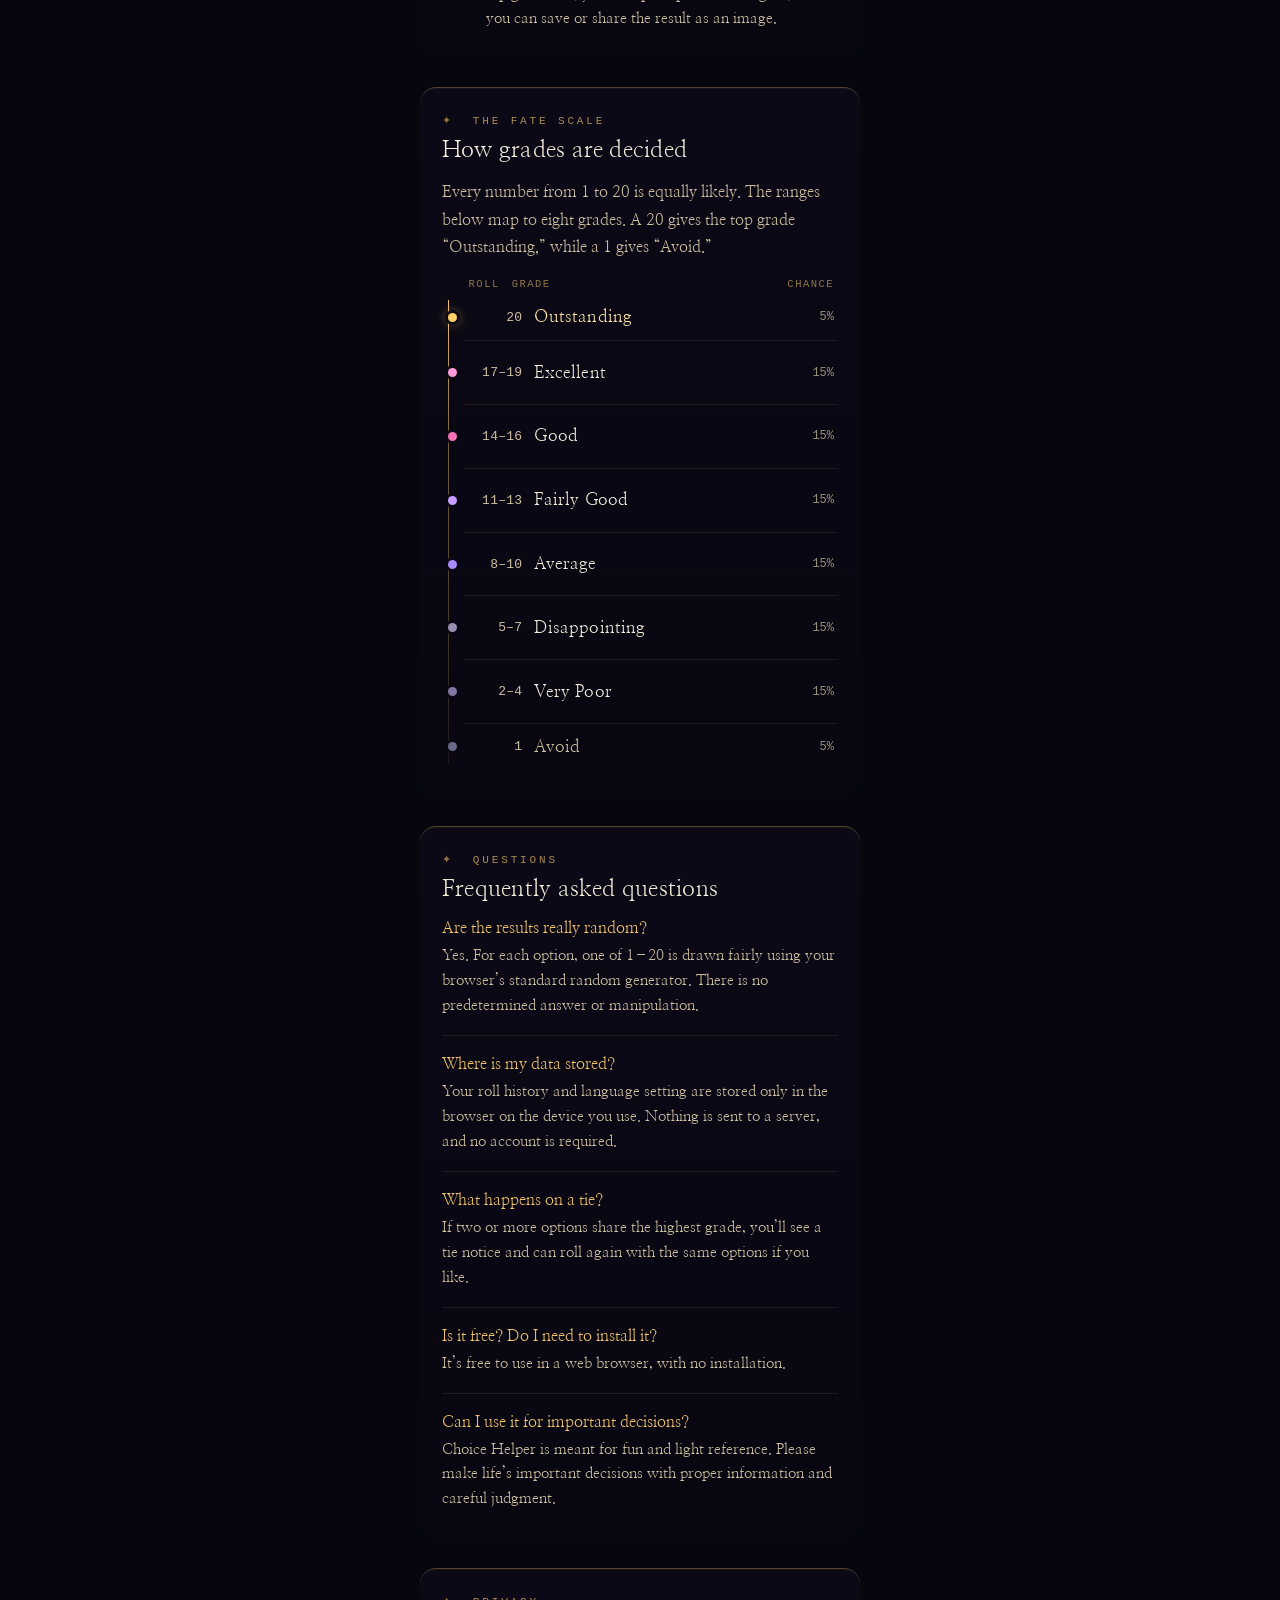
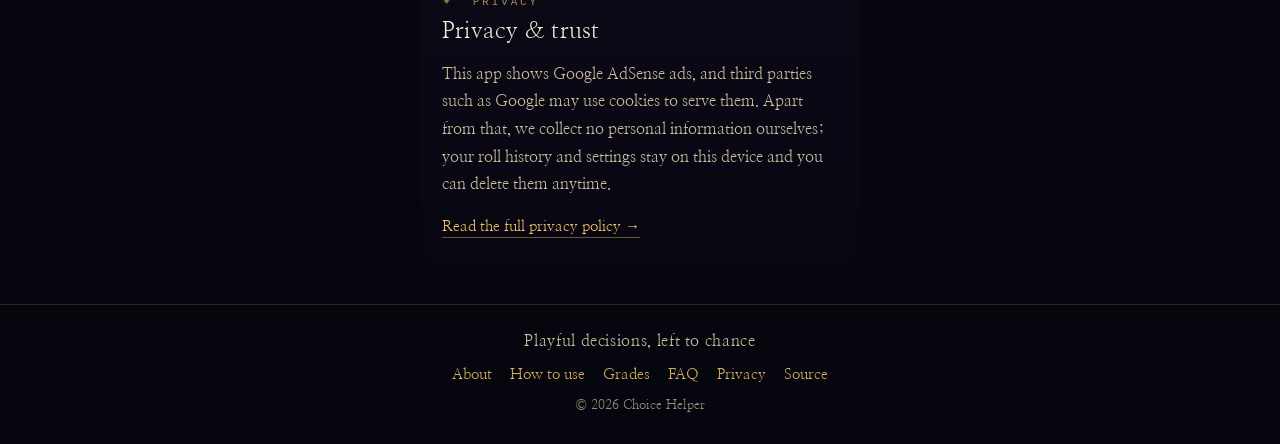
==== commit 0e7b93e3: "Redesign home around a crystal-ball selector + nebula background + magenta dice - Hero: replace the " ====
--- a/index.html
+++ b/index.html
@@ -25,38 +25,31 @@
 
     <!-- 1. 메인: 모드 선택 + 서비스 소개 콘텐츠 -->
     <section class="screen screen--home" id="screen-home">
-      <div class="oracle-glow" aria-hidden="true"></div>
-
-      <!-- 히어로: 도구(주사위 선택) -->
+      <!-- 히어로: 수정구슬 선택기 (스크롤/스와이프로 선택지 개수 변경) -->
       <div class="home-hero">
         <header class="app-header">
+          <span class="app-eyebrow" data-i18n="home.eyebrow" aria-hidden="true">운명을 굴리다</span>
           <h1 class="app-title" data-i18n="app.title">선택 도우미</h1>
           <p class="app-subtitle" data-i18n="home.subtitle">운명의 주사위에게 묻다</p>
         </header>
 
-        <div class="type-grid" id="mode-list">
-          <button class="type-card" data-count="1">
-            <span class="type-card__glyph">A</span>
-            <span class="type-card__sub">SINGLE CHOICE</span>
-            <span class="type-card__ko" data-i18n="card.1">단독 평가 (A)</span>
-          </button>
-          <button class="type-card" data-count="2">
-            <span class="type-card__glyph">A<em>/</em>B</span>
-            <span class="type-card__sub">COMPARISON</span>
-            <span class="type-card__ko" data-i18n="card.2">양자택일 (A/B)</span>
-          </button>
-          <button class="type-card" data-count="3">
-            <span class="type-card__glyph">A<em>/</em>B<em>/</em>C</span>
-            <span class="type-card__sub">TRIPLE CHOICE</span>
-            <span class="type-card__ko" data-i18n="card.3">삼자택일 (A/B/C)</span>
-          </button>
-          <button class="type-card" data-count="4">
-            <span class="type-card__glyph">A<em>/</em>B<em>/</em>C<em>/</em>D</span>
-            <span class="type-card__sub">MULTI CHOICE</span>
-            <span class="type-card__ko" data-i18n="card.4">다중선택 (A/B/C/D)</span>
-          </button>
+        <div class="orb-wrap">
+          <div class="orb" id="orb" role="slider" tabindex="0"
+               aria-valuemin="1" aria-valuemax="4" aria-valuenow="1"
+               aria-label="선택지 개수" aria-valuetext="A">
+            <span class="orb__halo" aria-hidden="true"></span>
+            <span class="orb__glass" aria-hidden="true"></span>
+            <span class="orb__shine" aria-hidden="true"></span>
+            <span class="orb__glyph" id="orb-glyph">A</span>
+          </div>
+          <div class="orb-dots" id="orb-dots" aria-hidden="true">
+            <span class="is-on"></span><span></span><span></span><span></span>
+          </div>
+          <p class="orb-desc" id="orb-desc">단독 평가 (A)</p>
         </div>
 
+        <p class="orb-hint" data-i18n="orb.hint">수정구슬을 스크롤하거나 위아래로 쓸어 선택지를 바꾸세요</p>
+        <button type="button" class="btn btn--primary orb-go" id="orb-go" data-i18n="orb.next">이 선택으로 시작</button>
         <button type="button" class="link-subtle" id="open-history" data-i18n="home.history">지난 기록 보기</button>
         <p class="scroll-cue" aria-hidden="true" data-i18n="home.scrollCue">아래로 내려 자세히 보기</p>
       </div>
--- a/css/styles.css
+++ b/css/styles.css
@@ -52,63 +52,29 @@
 body {
   font-family: var(--serif);
   color: var(--text);
-  /* 우주·신비 콘셉트(참고 이미지: 별하늘 속 천체) — 모두 절차적(외부 이미지 없음).
-     레이어: 성운 구름 · 은은한 금빛 천체광 · 미세 별먼지 · 심우주 베이스 그라디언트 */
-  background:
-    radial-gradient(900px 620px at 78% 12%, rgba(120, 84, 200, 0.28), transparent 60%),
-    radial-gradient(760px 560px at 16% 26%, rgba(46, 74, 150, 0.30), transparent 62%),
-    radial-gradient(680px 520px at 60% 88%, rgba(150, 60, 130, 0.20), transparent 60%),
-    radial-gradient(520px 420px at 50% 30%, rgba(240, 195, 106, 0.10), transparent 60%),
-    /* 미세 별먼지 (촘촘한 작은 별) */
-    radial-gradient(1px 1px at 40px 60px, rgba(255,255,255,0.75), transparent 60%),
-    radial-gradient(1px 1px at 130px 30px, rgba(214,226,255,0.7), transparent 60%),
-    radial-gradient(1px 1px at 80px 150px, rgba(255,244,214,0.7), transparent 60%),
-    radial-gradient(1px 1px at 190px 110px, rgba(255,255,255,0.6), transparent 60%),
-    linear-gradient(180deg, #0c0a1a 0%, #120e26 45%, #0a0814 100%);
-  background-size:
-    100% 100%, 100% 100%, 100% 100%, 100% 100%,
-    220px 220px, 220px 220px, 220px 220px, 220px 220px,
-    100% 100%;
-  background-attachment: fixed;
+  background: #06060f;
   -webkit-font-smoothing: antialiased;
 }
 
-/* 큰 별 레이어 — 은은하게 반짝임(트윙클) */
+/* 성운 배경 이미지 (참고 핀 → 로컬 번들). 화면 고정 풀블리드. */
 body::before {
   content: '';
   position: fixed;
   inset: 0;
   z-index: -10;
   pointer-events: none;
-  background-image:
-    radial-gradient(1.6px 1.6px at 24px 32px, rgba(255,255,255,0.95), transparent 60%),
-    radial-gradient(1.3px 1.3px at 160px 96px, rgba(220,230,255,0.85), transparent 60%),
-    radial-gradient(1.8px 1.8px at 96px 200px, rgba(255,246,220,0.9), transparent 60%),
-    radial-gradient(1.2px 1.2px at 260px 40px, rgba(255,255,255,0.8), transparent 60%),
-    radial-gradient(1.5px 1.5px at 300px 240px, rgba(206,224,255,0.85), transparent 60%);
-  background-size: 340px 340px;
-  animation: star-twinkle 5.5s ease-in-out infinite;
-}
-@keyframes star-twinkle {
-  0%, 100% { opacity: 0.55; }
-  50%      { opacity: 1; }
-}
-
-/* 성운 하이라이트 — 아주 느리게 흐르는 천체광 */
+  background: #06060f url('../assets/bg-nebula.jpg') center 42% / cover no-repeat;
+}
+/* 가독성 비네트: 중앙(성운 핵)은 살리고 가장자리·하단은 어둡게 */
 body::after {
   content: '';
   position: fixed;
-  inset: -20%;
+  inset: 0;
   z-index: -9;
   pointer-events: none;
   background:
-    radial-gradient(600px 460px at 30% 20%, rgba(122, 79, 200, 0.20), transparent 60%),
-    radial-gradient(520px 420px at 72% 66%, rgba(56, 96, 176, 0.18), transparent 62%);
-  animation: nebula-drift 28s ease-in-out infinite alternate;
-}
-@keyframes nebula-drift {
-  0%   { transform: translate3d(0, 0, 0) scale(1); }
-  100% { transform: translate3d(-3%, 2%, 0) scale(1.06); }
+    radial-gradient(125% 75% at 50% 32%, transparent 0%, transparent 42%, rgba(6, 6, 15, 0.6) 100%),
+    linear-gradient(180deg, rgba(6, 6, 15, 0.35) 0%, rgba(6, 6, 15, 0.08) 26%, rgba(6, 6, 15, 0.72) 82%, rgba(6, 6, 15, 0.94) 100%);
 }
 
 .app {
@@ -182,82 +148,134 @@
   letter-spacing: 0.02em;
 }
 
-/* ── 선택 타입 카드 (가로 배치, §3.2) ── */
-/* 데스크톱·태블릿: 한 줄 4개 / 좁은 모바일(≤480px): 2×2 */
-.type-grid {
+/* ── 시그니처: 수정구슬 선택기 ──
+   구슬 위에서 스크롤/스와이프하면 안에 A → A/B → A/B/C → A/B/C/D 가 맺힌다. */
+.app-eyebrow {
+  display: block;
+  font-family: var(--mono);
+  font-size: 11px;
+  font-weight: 500;
+  letter-spacing: 0.28em;
+  text-transform: uppercase;
+  color: rgba(240, 195, 106, 0.75);
+  margin-bottom: 10px;
+}
+.app-eyebrow::before { content: "✦\00a0\00a0"; }
+
+.orb-wrap {
+  display: flex;
+  flex-direction: column;
+  align-items: center;
+  gap: 16px;
+  margin: 6px 0 2px;
+}
+
+.orb {
+  position: relative;
+  width: clamp(186px, 60vw, 236px);
+  aspect-ratio: 1 / 1;
+  border-radius: 50%;
   display: grid;
-  grid-template-columns: repeat(2, minmax(0, 1fr)); /* 2×2, 네 카드 항상 동일 폭 */
-  justify-items: stretch;
-  gap: 14px;
-  width: 100%;
-  max-width: 360px;   /* 카드 그룹을 아담하게 묶어 화면 정중앙 배치 */
-  margin: 0 auto;     /* 수평 정중앙 (수직 정렬은 히어로가 담당) */
-}
-
-/* 반투명 다크 글래스 + 금색 테두리 */
-.type-card {
-  display: flex;
-  flex-direction: column;
-  align-items: center;
-  justify-content: flex-start;
-  gap: 10px;
-  min-height: 168px;
-  padding: 22px 14px;
-  border: 1px solid var(--type-card-border);
-  border-radius: 22px;
-  background: var(--type-card-bg);
-  -webkit-backdrop-filter: blur(12px);
-  backdrop-filter: blur(12px);
-  color: var(--text);
-  cursor: pointer;
+  place-items: center;
+  cursor: ns-resize;      /* 세로 스크롤/드래그 힌트 */
+  touch-action: none;     /* 세로 스와이프를 직접 처리 */
+  outline: none;
+  isolation: isolate;
+}
+.orb:focus-visible {
+  box-shadow: 0 0 0 3px rgba(240, 195, 106, 0.7), 0 0 44px rgba(240, 195, 106, 0.45);
+}
+
+/* 유리 구체: 상단 하이라이트 + 보라·마젠타 몸체 + 내부 금빛 핵 */
+.orb__glass {
+  position: absolute;
+  inset: 0;
+  border-radius: 50%;
+  background:
+    radial-gradient(120% 120% at 33% 25%, rgba(255, 255, 255, 0.55) 0%, rgba(255, 255, 255, 0.06) 18%, transparent 40%),
+    radial-gradient(115% 115% at 50% 64%, rgba(214, 108, 184, 0.34), rgba(96, 44, 150, 0.30) 52%, rgba(18, 10, 38, 0.62) 100%),
+    radial-gradient(58% 58% at 50% 50%, rgba(255, 200, 120, 0.30), transparent 72%);
+  box-shadow:
+    inset 0 -20px 44px rgba(18, 8, 40, 0.72),
+    inset 0 16px 32px rgba(255, 255, 255, 0.14),
+    0 22px 60px rgba(0, 0, 0, 0.55),
+    0 0 64px rgba(160, 90, 200, 0.38);
+}
+/* 배경 후광 (숨쉬듯 은은히) */
+.orb__halo {
+  position: absolute;
+  inset: -26%;
+  border-radius: 50%;
+  background: radial-gradient(circle, rgba(240, 195, 106, 0.34), rgba(160, 90, 200, 0.18) 46%, transparent 70%);
+  filter: blur(16px);
+  z-index: -1;
+  animation: orb-breathe 4.2s ease-in-out infinite;
+}
+/* 상단 왼쪽 스페큘러 반짝임 */
+.orb__shine {
+  position: absolute;
+  left: 22%;
+  top: 15%;
+  width: 32%;
+  height: 22%;
+  border-radius: 50%;
+  background: radial-gradient(circle at 42% 42%, rgba(255, 255, 255, 0.85), transparent 72%);
+  filter: blur(3px);
+  pointer-events: none;
+}
+.orb__glyph {
+  position: relative;
+  z-index: 2;
+  font-family: var(--serif);
+  font-size: clamp(29px, 7.6vw, 39px);
+  letter-spacing: 0.05em;
+  color: #fff3df;
+  text-shadow: 0 0 18px rgba(255, 220, 150, 0.9), 0 2px 6px rgba(0, 0, 0, 0.5);
+  white-space: nowrap;
+}
+.orb__glyph.is-shift { animation: glyph-form 0.5s ease-out; }
+@keyframes glyph-form {
+  0%   { opacity: 0; transform: scale(0.72); filter: blur(6px); }
+  60%  { opacity: 1; filter: blur(0); }
+  100% { transform: scale(1); }
+}
+@keyframes orb-breathe {
+  0%, 100% { opacity: 0.7; transform: scale(1); }
+  50%      { opacity: 1; transform: scale(1.05); }
+}
+
+.orb-dots { display: flex; gap: 9px; }
+.orb-dots span {
+  width: 7px; height: 7px;
+  border-radius: 50%;
+  background: rgba(240, 195, 106, 0.25);
+  transition: background 0.2s ease, box-shadow 0.2s ease;
+}
+.orb-dots span.is-on { background: var(--gold); box-shadow: 0 0 8px rgba(240, 195, 106, 0.8); }
+
+.orb-desc {
+  margin: 0;
+  font-size: 15px;
+  letter-spacing: 0.02em;
+  color: var(--ivory);
+}
+.orb-hint {
+  margin: 6px auto 0;
+  max-width: 300px;
   text-align: center;
-  box-shadow: 0 8px 22px rgba(0, 0, 0, 0.45);
-  transition: transform 0.16s ease, box-shadow 0.2s ease, border-color 0.2s ease;
-}
-
-.type-card:hover {
-  transform: translateY(-5px);
-  box-shadow: 0 18px 38px rgba(0, 0, 0, 0.55), 0 0 20px rgba(240, 195, 106, 0.15);
-  border-color: rgba(240, 195, 106, 0.6);
-}
-.type-card:active { transform: translateY(-2px) scale(0.99); }
-
-/* 큰 표기 글리프(명조 세리프, 금색). 구분자는 작고 연하게 */
-.type-card__glyph {
-  font-family: var(--serif);
-  font-weight: 400;
-  font-size: 34px;
-  line-height: 1;
-  letter-spacing: 0.03em;
-  margin-top: 8px;
-  color: var(--gold);
-}
-.type-card__glyph em {
-  font-style: normal;
-  font-size: 16px;
-  color: rgba(240, 195, 106, 0.45);
-  margin: 0 4px;
-  vertical-align: middle;
-}
-
-.type-card__sub {
-  font-family: var(--mono);
-  font-size: 9.5px;
-  font-weight: 500;
-  letter-spacing: 0.2em;
-  color: rgba(240, 195, 106, 0.7);
-}
-
-.type-card__ko {
-  margin-top: auto;
-  font-size: 15px;
-  color: var(--ivory);
-}
-
-@media (max-width: 480px) {
-  .type-grid { gap: 12px; max-width: none; } /* 좁은 화면에선 폭 꽉 채움 */
-  .type-card { min-height: 150px; padding: 20px 12px; }
-  .type-card__glyph { font-size: 30px; }
+  font-size: 13px;
+  line-height: 1.55;
+  color: var(--text-dim);
+  word-break: keep-all;
+}
+.orb-go {
+  margin: 14px auto 0;
+  max-width: 320px;
+}
+
+@media (prefers-reduced-motion: reduce) {
+  .orb__halo { animation: none; }
+  .orb__glyph.is-shift { animation: none; }
 }
 
 /* ── 메인 배경 위 천체 포커스광 + 가독성 오버레이 ── */
@@ -271,12 +289,12 @@
   inset: 0;
   pointer-events: none;
 }
-/* 상단 중앙의 천체(오브) 포커스광 — 보라+금빛 */
+/* 구슬 뒤 천체 포커스광 — 보라+금빛 */
 .screen--home::before {
   z-index: -3;
   background:
-    radial-gradient(360px 360px at 50% 26%, rgba(240, 195, 106, 0.16), transparent 62%),
-    radial-gradient(520px 520px at 50% 24%, rgba(123, 79, 200, 0.22), transparent 65%);
+    radial-gradient(340px 340px at 50% 42%, rgba(240, 195, 106, 0.14), transparent 62%),
+    radial-gradient(520px 520px at 50% 40%, rgba(123, 79, 200, 0.20), transparent 65%);
 }
 /* 하단(카드 영역) 가독성 확보용 어두운 그라데이션 */
 .screen--home::after {
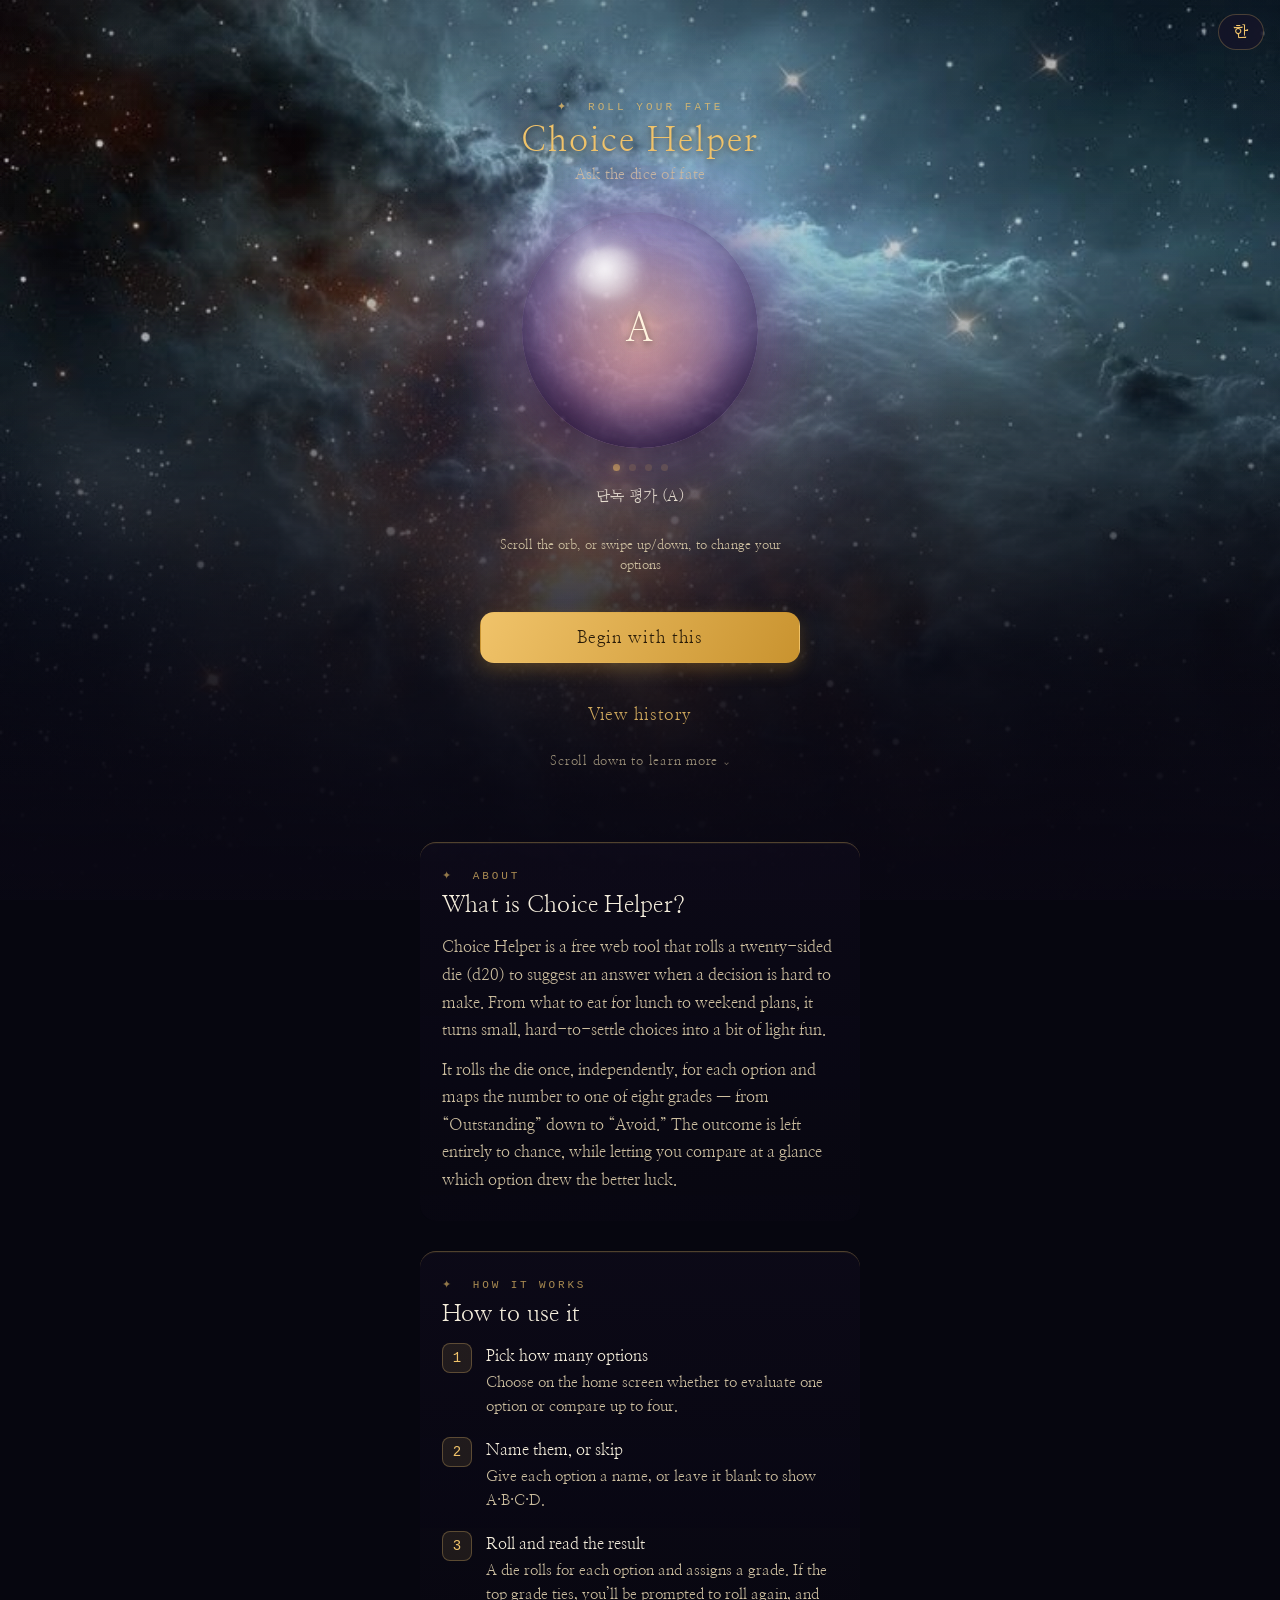
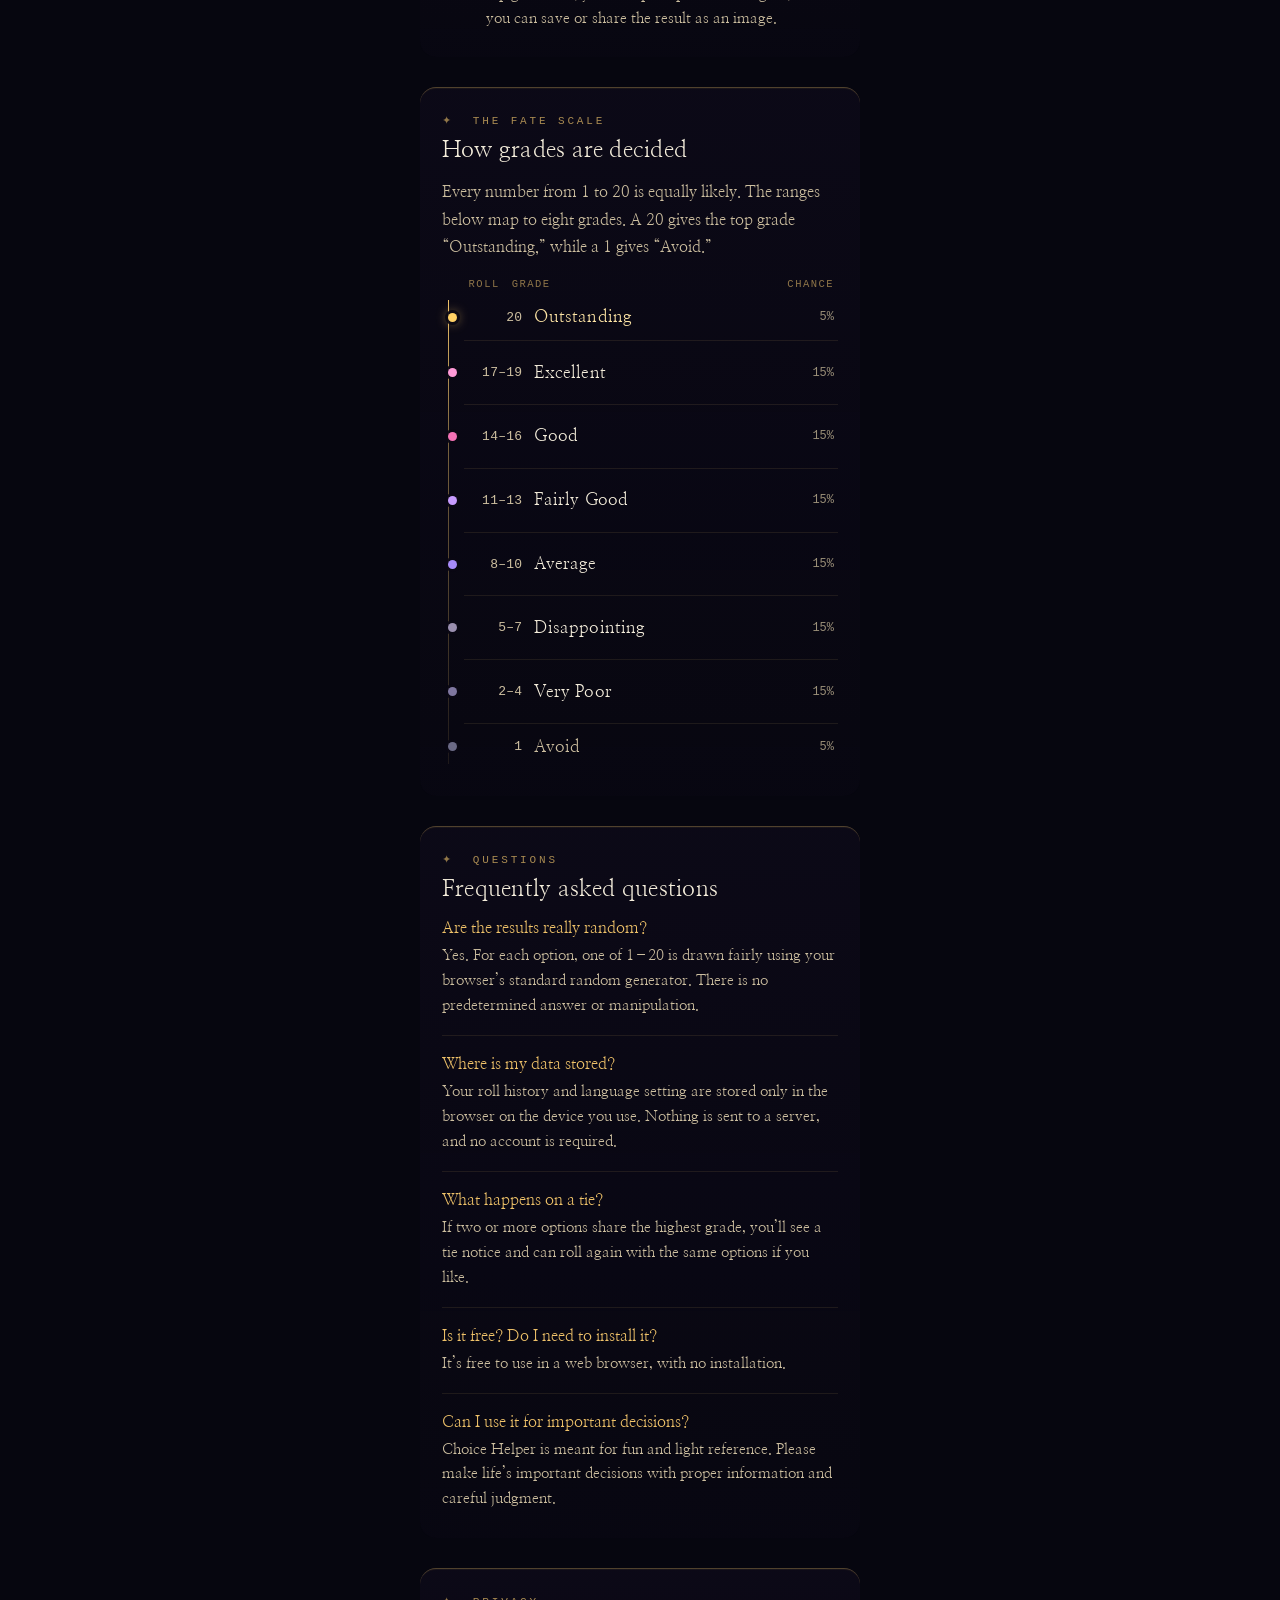
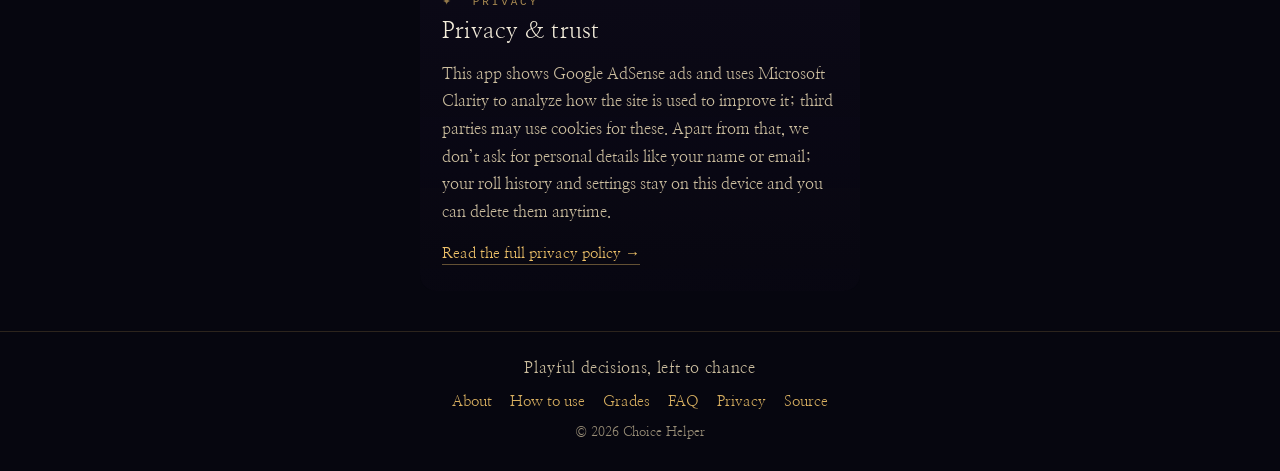
==== commit 8cae1cae: "Add Microsoft Clarity analytics (owner-directed) + update privacy disclosures - Add Clarity tag (xku" ====
--- a/index.html
+++ b/index.html
@@ -14,6 +14,14 @@
   <!-- Google AdSense (소유자 지시로 게재) -->
   <script async src="https://pagead2.googlesyndication.com/pagead/js/adsbygoogle.js?client=ca-pub-7162141013722955"
        crossorigin="anonymous"></script>
+  <!-- Microsoft Clarity — 사용 행동 분석(소유자 지시) -->
+  <script type="text/javascript">
+    (function(c,l,a,r,i,t,y){
+        c[a]=c[a]||function(){(c[a].q=c[a].q||[]).push(arguments)};
+        t=l.createElement(r);t.async=1;t.src="https://www.clarity.ms/tag/"+i;
+        y=l.getElementsByTagName(r)[0];y.parentNode.insertBefore(t,y);
+    })(window, document, "clarity", "script", "xku0dlbv7y");
+  </script>
   <!-- LCP 대비: 세리프 폰트 프리로드 (배경은 절차적 CSS라 이미지 없음) -->
   <link rel="preload" as="font" type="font/woff2" href="fonts/nanum-myeongjo.woff2" crossorigin>
   <link rel="stylesheet" href="css/styles.css">
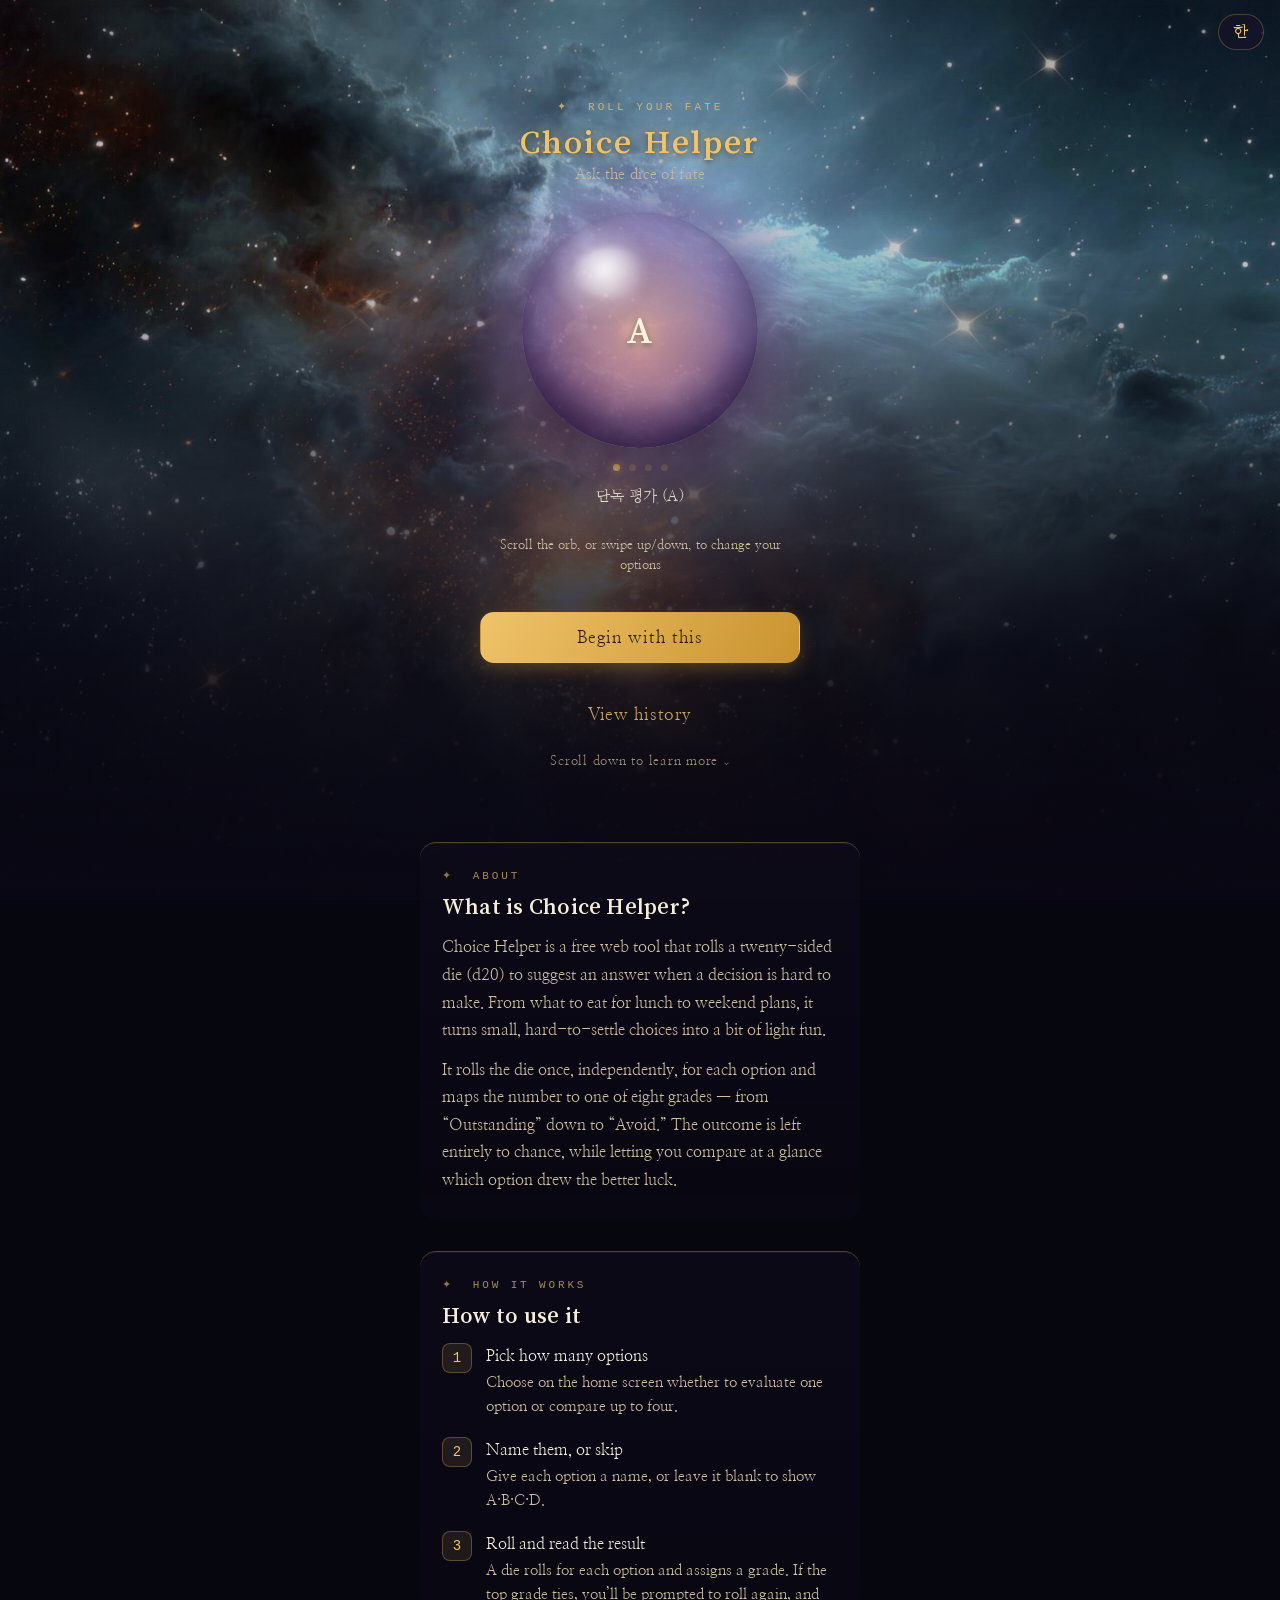
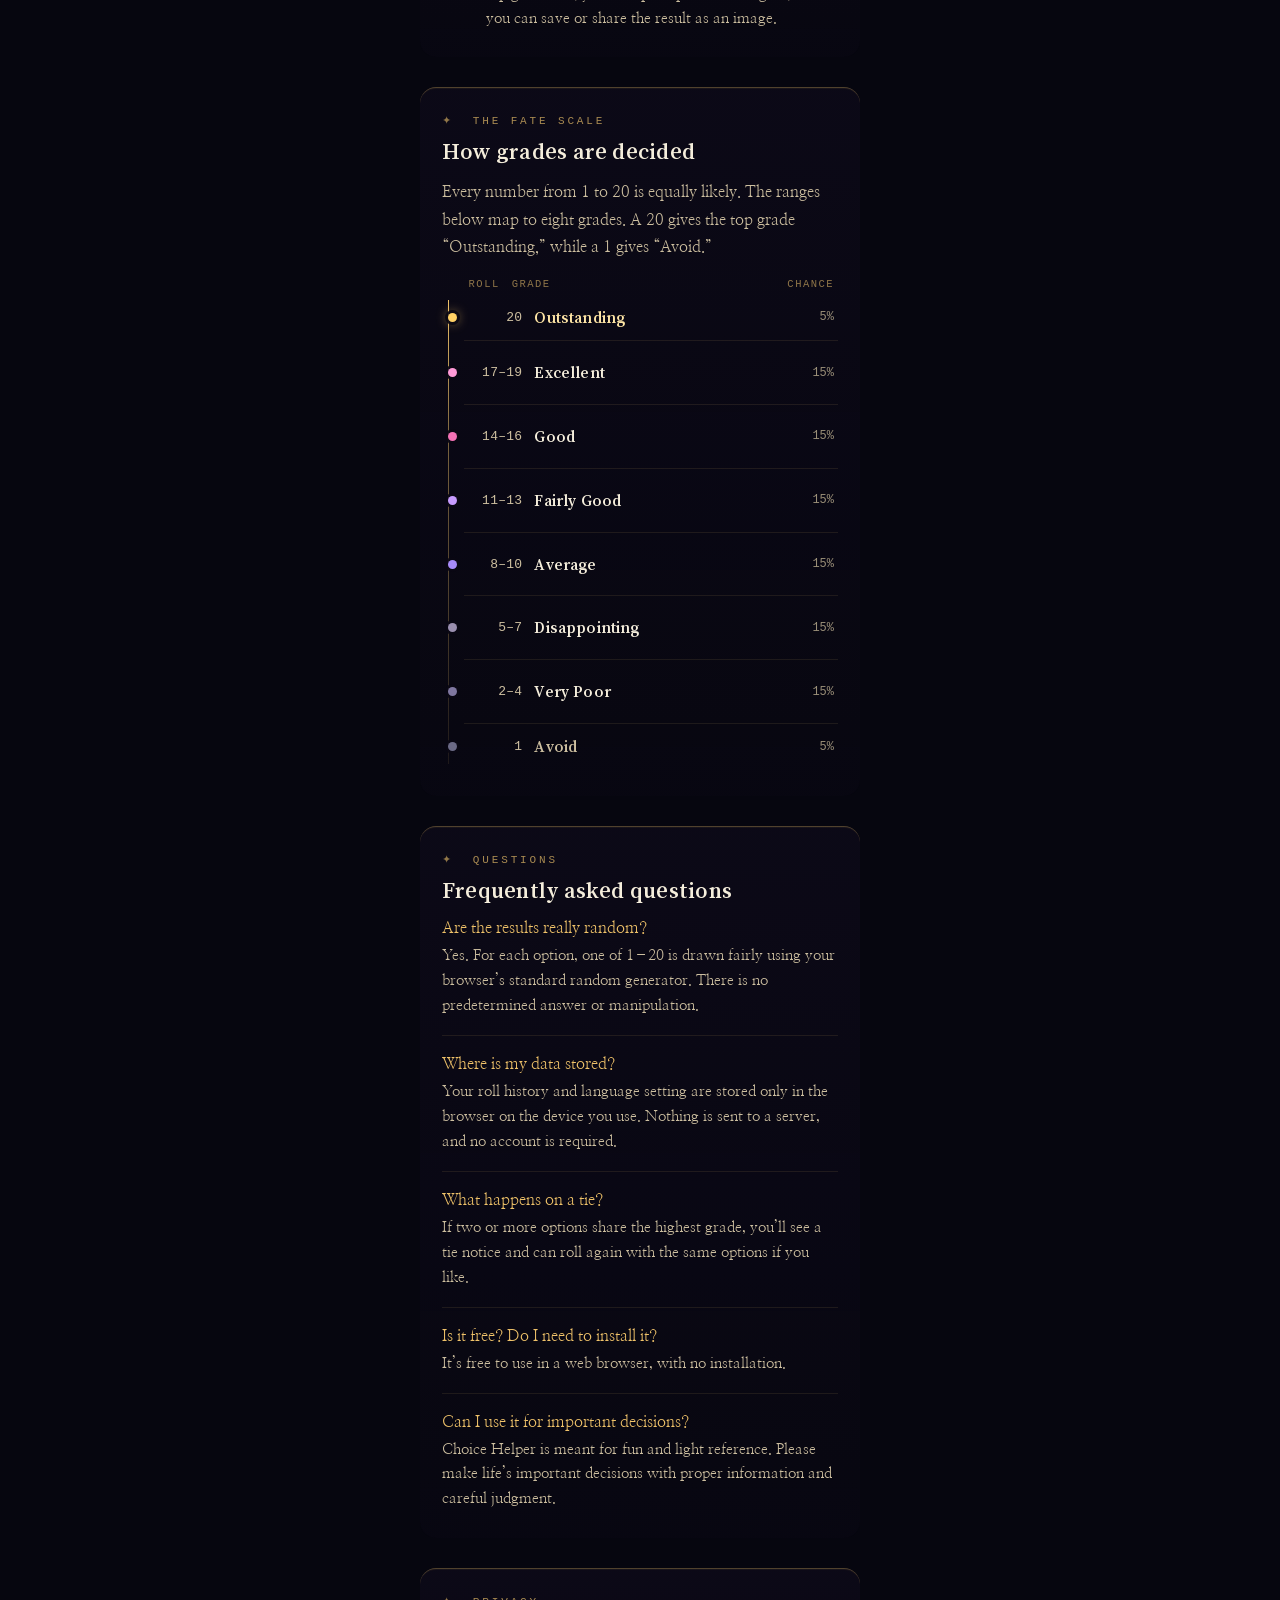
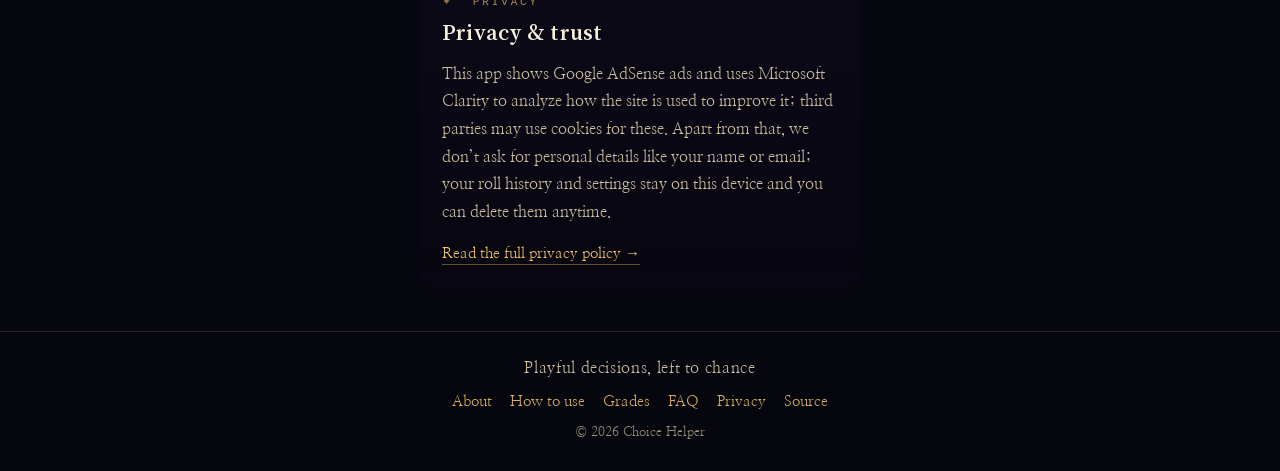
==== commit a031c4bb: "Animated nebula video background + Song Myung display font - Background: replace the still with a Hi" ====
--- a/index.html
+++ b/index.html
@@ -24,9 +24,16 @@
   </script>
   <!-- LCP 대비: 세리프 폰트 프리로드 (배경은 절차적 CSS라 이미지 없음) -->
   <link rel="preload" as="font" type="font/woff2" href="fonts/nanum-myeongjo.woff2" crossorigin>
+  <link rel="preload" as="font" type="font/woff2" href="fonts/song-myung.woff2" crossorigin>
   <link rel="stylesheet" href="css/styles.css">
 </head>
 <body>
+  <!-- 움직이는 성운 배경 (poster=정지 이미지, reduced-motion/실패 시 이미지로 폴백) -->
+  <video class="bg-video" id="bg-video" autoplay muted loop playsinline preload="auto"
+         poster="assets/bg-nebula.jpg" aria-hidden="true">
+    <source src="assets/bg-nebula.mp4" type="video/mp4">
+  </video>
+
   <main class="app" id="app">
     <!-- 우상단 KO/EN 토글 (§2.7) -->
     <button type="button" class="lang-toggle" id="lang-toggle" aria-label="Language">EN</button>
--- a/css/styles.css
+++ b/css/styles.css
@@ -6,6 +6,12 @@
 @font-face {
   font-family: 'Nanum Myeongjo';
   src: url('../fonts/nanum-myeongjo.woff2') format('woff2');
+  font-weight: 400; font-style: normal; font-display: swap;
+}
+/* 디스플레이 세리프 — 송명(OFL, 로컬 번들·서브셋). 고대비·천체 알마낙 톤 */
+@font-face {
+  font-family: 'Song Myung';
+  src: url('../fonts/song-myung.woff2') format('woff2');
   font-weight: 400; font-style: normal; font-display: swap;
 }
 
@@ -34,6 +40,8 @@
   --radius: 18px;
   --shadow: 0 14px 34px rgba(0, 0, 0, 0.5);
   --serif: 'Nanum Myeongjo', "Apple SD Gothic Neo", "Noto Serif KR", serif;
+  /* 디스플레이(제목·눈금 이름·구슬 글리프): 고대비 명조 송명 → 나눔명조 폴백 */
+  --display: 'Song Myung', 'Nanum Myeongjo', "Apple SD Gothic Neo", serif;
   /* 유틸리티(데이터·눈금·눈) 서체: 시스템 모노 — 주사위 표기/천체 좌표 느낌 (외부 로드 없음) */
   --mono: ui-monospace, "SF Mono", "SFMono-Regular", Menlo, "Cascadia Mono", "Roboto Mono", monospace;
 }
@@ -56,14 +64,29 @@
   -webkit-font-smoothing: antialiased;
 }
 
-/* 성운 배경 이미지 (참고 핀 → 로컬 번들). 화면 고정 풀블리드. */
+/* 움직이는 성운 배경 (영상). 화면 고정 풀블리드. */
+.bg-video {
+  position: fixed;
+  inset: 0;
+  width: 100%;
+  height: 100%;
+  object-fit: cover;
+  object-position: center 42%;
+  z-index: -10;
+  pointer-events: none;
+}
+/* 정지 이미지 폴백 (영상 로드 전/실패/모션 최소화). 영상 뒤에 깔림. */
 body::before {
   content: '';
   position: fixed;
   inset: 0;
-  z-index: -10;
+  z-index: -11;
   pointer-events: none;
   background: #06060f url('../assets/bg-nebula.jpg') center 42% / cover no-repeat;
+}
+/* 모션 최소화 선호 시 영상 숨기고 정지 이미지 사용 */
+@media (prefers-reduced-motion: reduce) {
+  .bg-video { display: none; }
 }
 /* 가독성 비네트: 중앙(성운 핵)은 살리고 가장자리·하단은 어둡게 */
 body::after {
@@ -121,7 +144,7 @@
 .app-header { text-align: center; margin-bottom: 24px; }
 
 .app-title {
-  font-family: var(--serif);
+  font-family: var(--display);
   font-size: 34px;
   font-weight: 400;
   line-height: 1.1;
@@ -132,7 +155,7 @@
 }
 
 .screen-title {
-  font-family: var(--serif);
+  font-family: var(--display);
   font-size: 25px;
   font-weight: 400;
   margin: 0 0 2px;
@@ -226,7 +249,7 @@
 .orb__glyph {
   position: relative;
   z-index: 2;
-  font-family: var(--serif);
+  font-family: var(--display);
   font-size: clamp(29px, 7.6vw, 39px);
   letter-spacing: 0.05em;
   color: #fff3df;
@@ -766,7 +789,7 @@
 .eyebrow::before { content: "✦\00a0\00a0"; opacity: 0.85; }
 
 .info-title {
-  font-family: var(--serif);
+  font-family: var(--display);
   font-size: 23px;
   font-weight: 400;
   margin: 0 0 14px;
@@ -890,7 +913,7 @@
   white-space: nowrap;
 }
 .fate-rung__name {
-  font-family: var(--serif);
+  font-family: var(--display);
   font-size: 16.5px;
   color: var(--ivory);
   letter-spacing: 0.01em;
@@ -995,7 +1018,7 @@
 }
 .doc-back:hover { color: var(--gold); }
 .doc-title {
-  font-family: var(--serif);
+  font-family: var(--display);
   font-size: 28px;
   font-weight: 400;
   letter-spacing: 0.04em;
@@ -1009,7 +1032,7 @@
   color: var(--text-faint);
 }
 .doc-h2 {
-  font-family: var(--serif);
+  font-family: var(--display);
   font-size: 18px;
   font-weight: 400;
   letter-spacing: 0.02em;
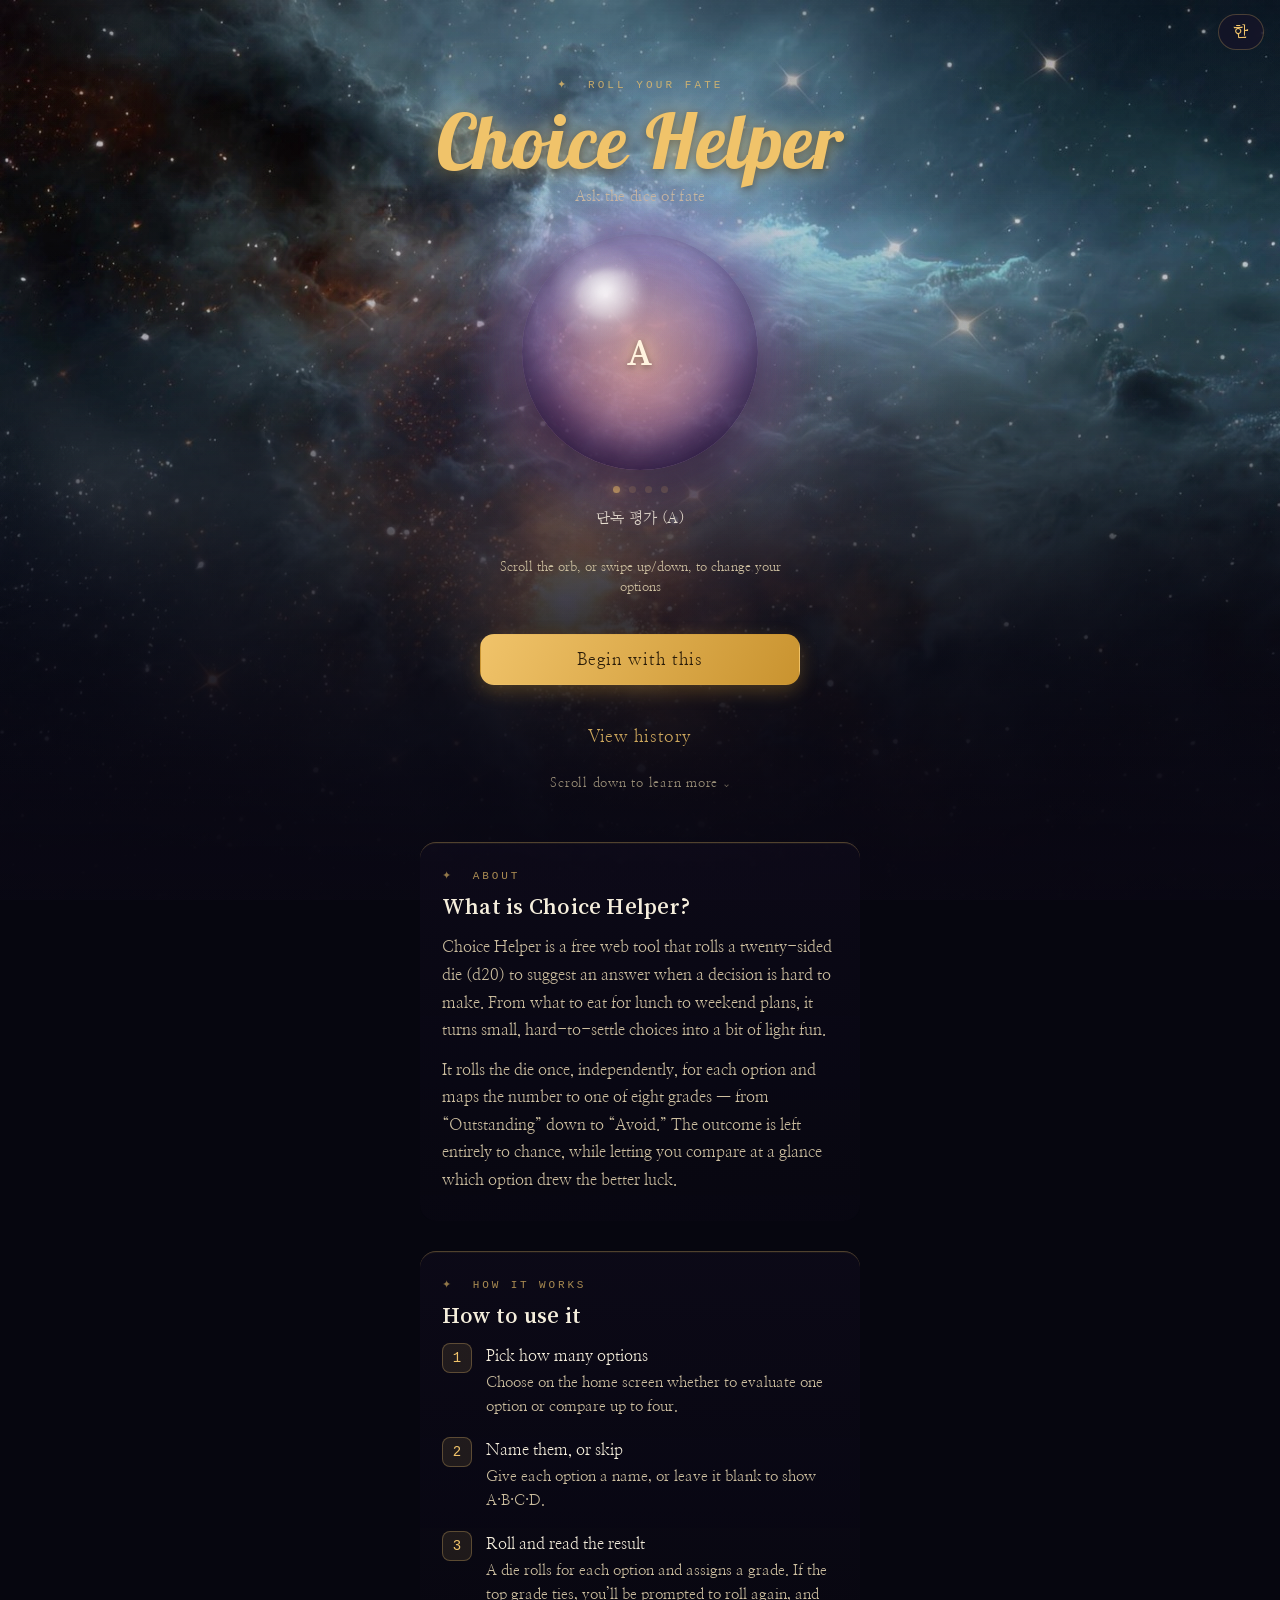
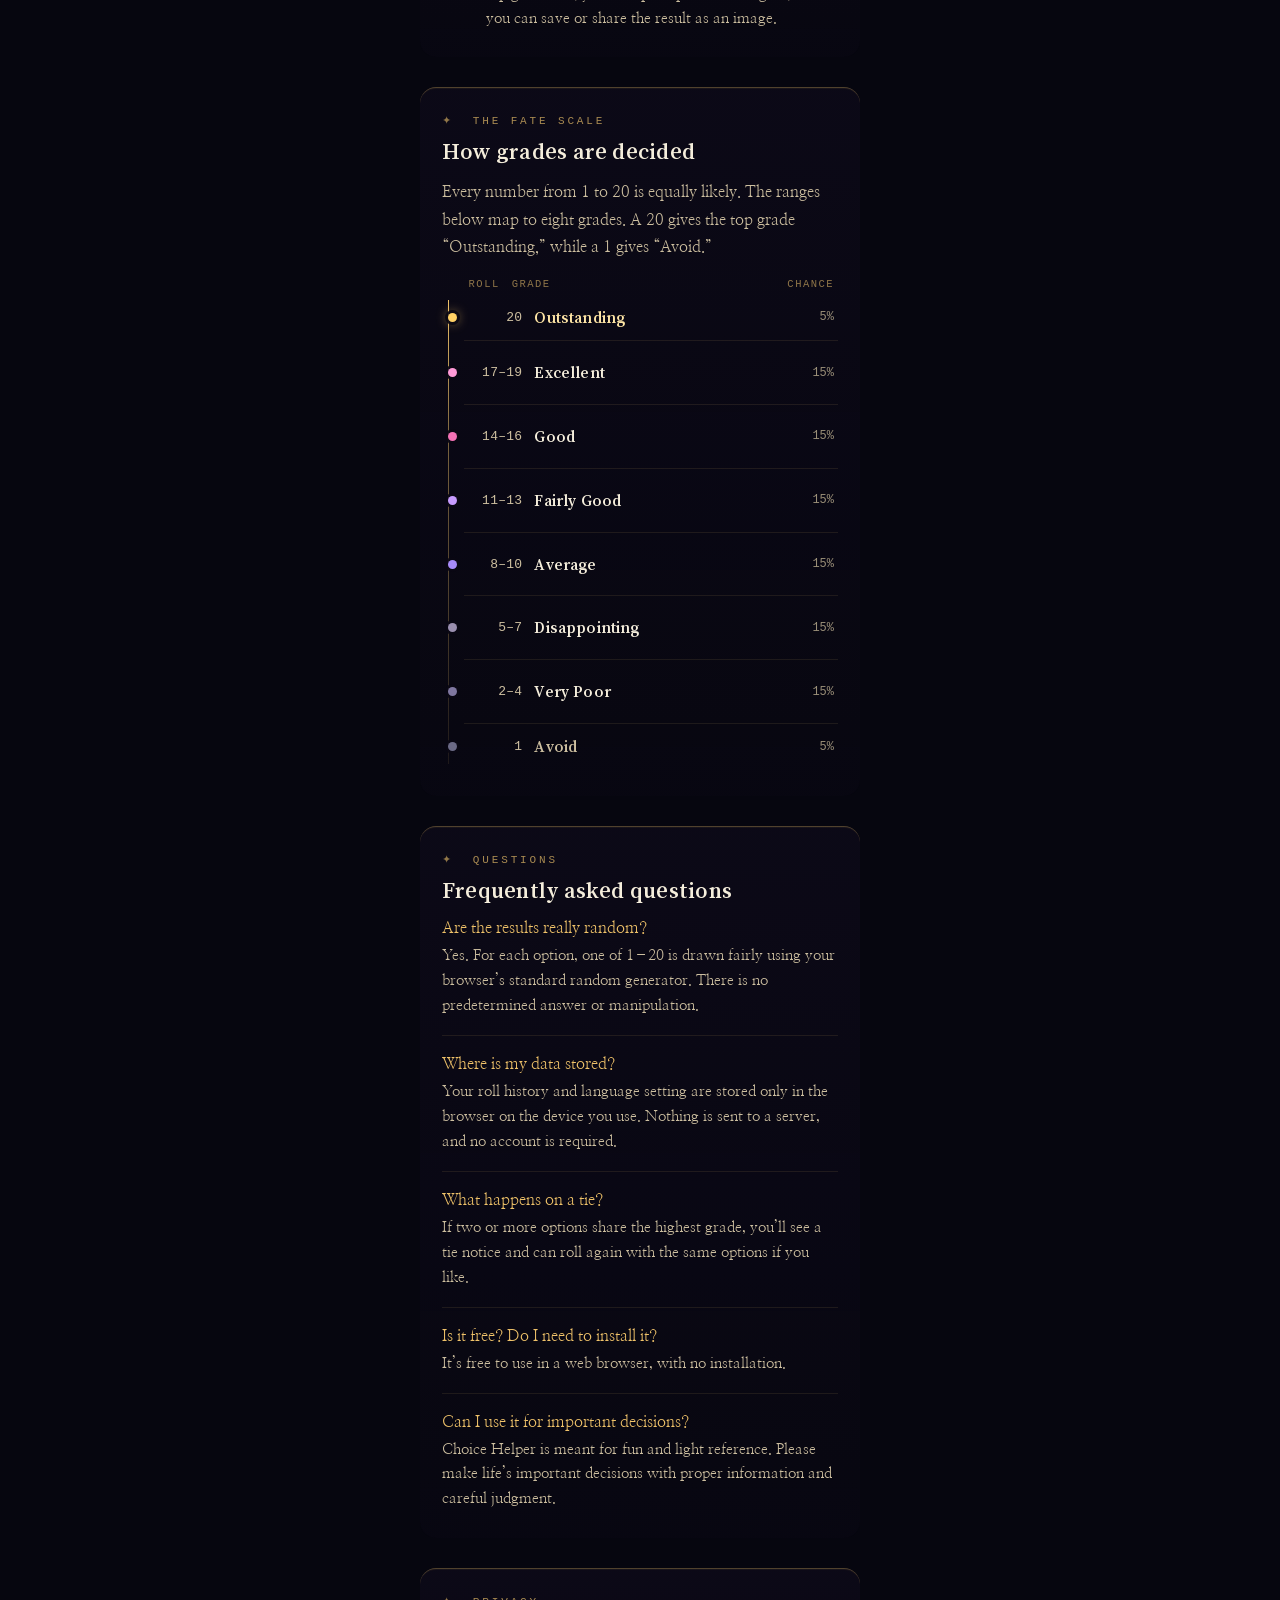
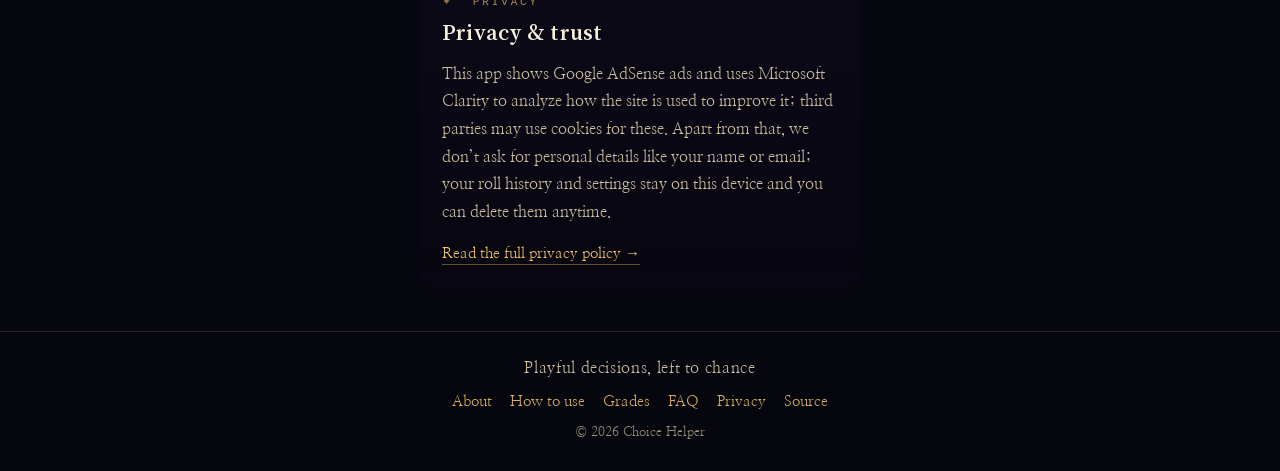
==== commit 26e49966: "Decorative main-title fonts: Lobster (Latin) + Nanum Brush (Korean) - Bundle Lobster (OFL) and Nanum" ====
--- a/index.html
+++ b/index.html
@@ -25,6 +25,8 @@
   <!-- LCP 대비: 세리프 폰트 프리로드 (배경은 절차적 CSS라 이미지 없음) -->
   <link rel="preload" as="font" type="font/woff2" href="fonts/nanum-myeongjo.woff2" crossorigin>
   <link rel="preload" as="font" type="font/woff2" href="fonts/song-myung.woff2" crossorigin>
+  <link rel="preload" as="font" type="font/woff2" href="fonts/lobster.woff2" crossorigin>
+  <link rel="preload" as="font" type="font/woff2" href="fonts/nanum-brush-title.woff2" crossorigin>
   <link rel="stylesheet" href="css/styles.css">
 </head>
 <body>
--- a/css/styles.css
+++ b/css/styles.css
@@ -12,6 +12,18 @@
 @font-face {
   font-family: 'Song Myung';
   src: url('../fonts/song-myung.woff2') format('woff2');
+  font-weight: 400; font-style: normal; font-display: swap;
+}
+/* 메인 제목 전용 장식 서체 (OFL, 제목 글자만 서브셋).
+   영문=Lobster(스와시 볼 터미널), 한글=나눔손글씨 붓(붓 캘리그래피). */
+@font-face {
+  font-family: 'Lobster';
+  src: url('../fonts/lobster.woff2') format('woff2');
+  font-weight: 400; font-style: normal; font-display: swap;
+}
+@font-face {
+  font-family: 'Nanum Brush Title';
+  src: url('../fonts/nanum-brush-title.woff2') format('woff2');
   font-weight: 400; font-style: normal; font-display: swap;
 }
 
@@ -144,14 +156,15 @@
 .app-header { text-align: center; margin-bottom: 24px; }
 
 .app-title {
-  font-family: var(--display);
-  font-size: 34px;
+  /* 장식 제목: 영문 Lobster → 한글 나눔붓 → 폴백 */
+  font-family: 'Lobster', 'Nanum Brush Title', var(--display);
+  font-size: clamp(52px, 15vw, 76px);
   font-weight: 400;
-  line-height: 1.1;
-  margin: 0 0 4px;
-  letter-spacing: 0.06em;
+  line-height: 1.05;
+  margin: 0 0 6px;
+  letter-spacing: 0.01em;
   color: var(--gold);
-  text-shadow: 0 0 18px rgba(240, 195, 106, 0.5), 0 2px 6px rgba(0, 0, 0, 0.5);
+  text-shadow: 0 0 22px rgba(240, 195, 106, 0.55), 0 3px 10px rgba(0, 0, 0, 0.55);
 }
 
 .screen-title {
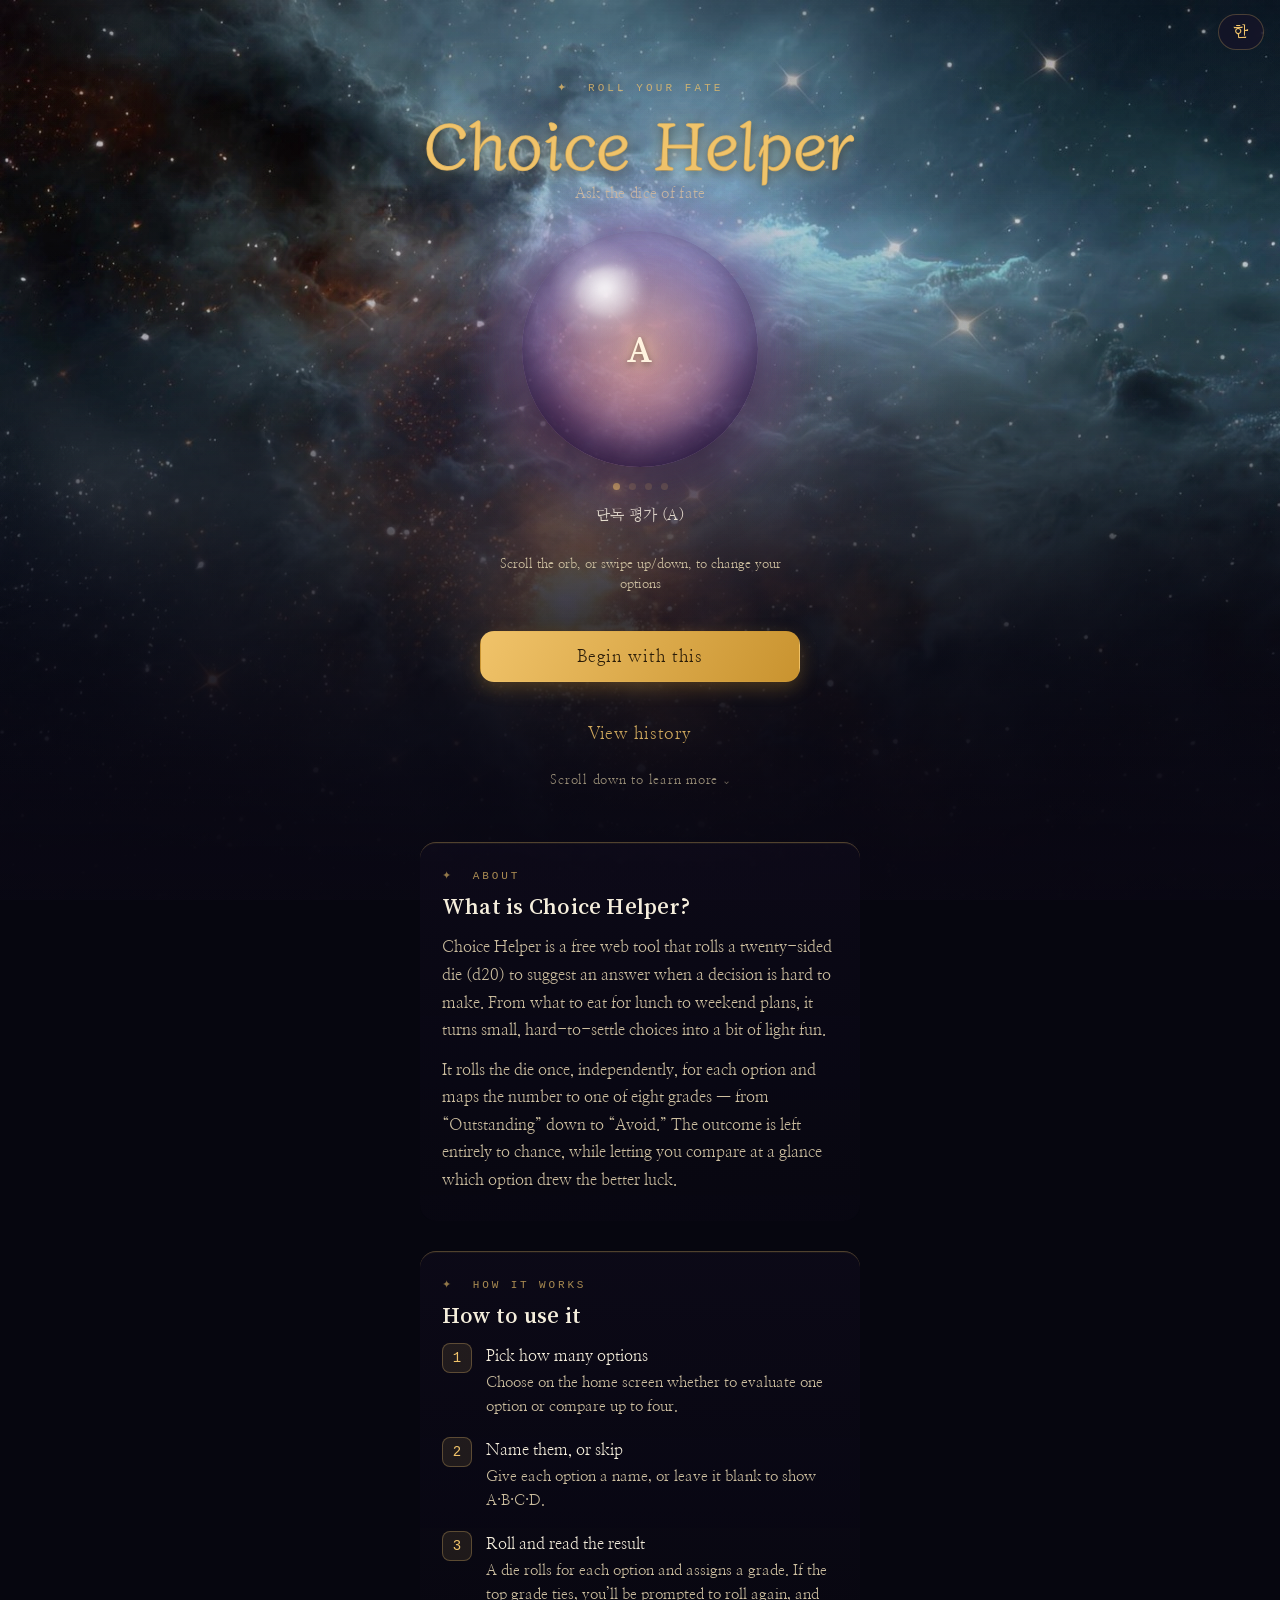
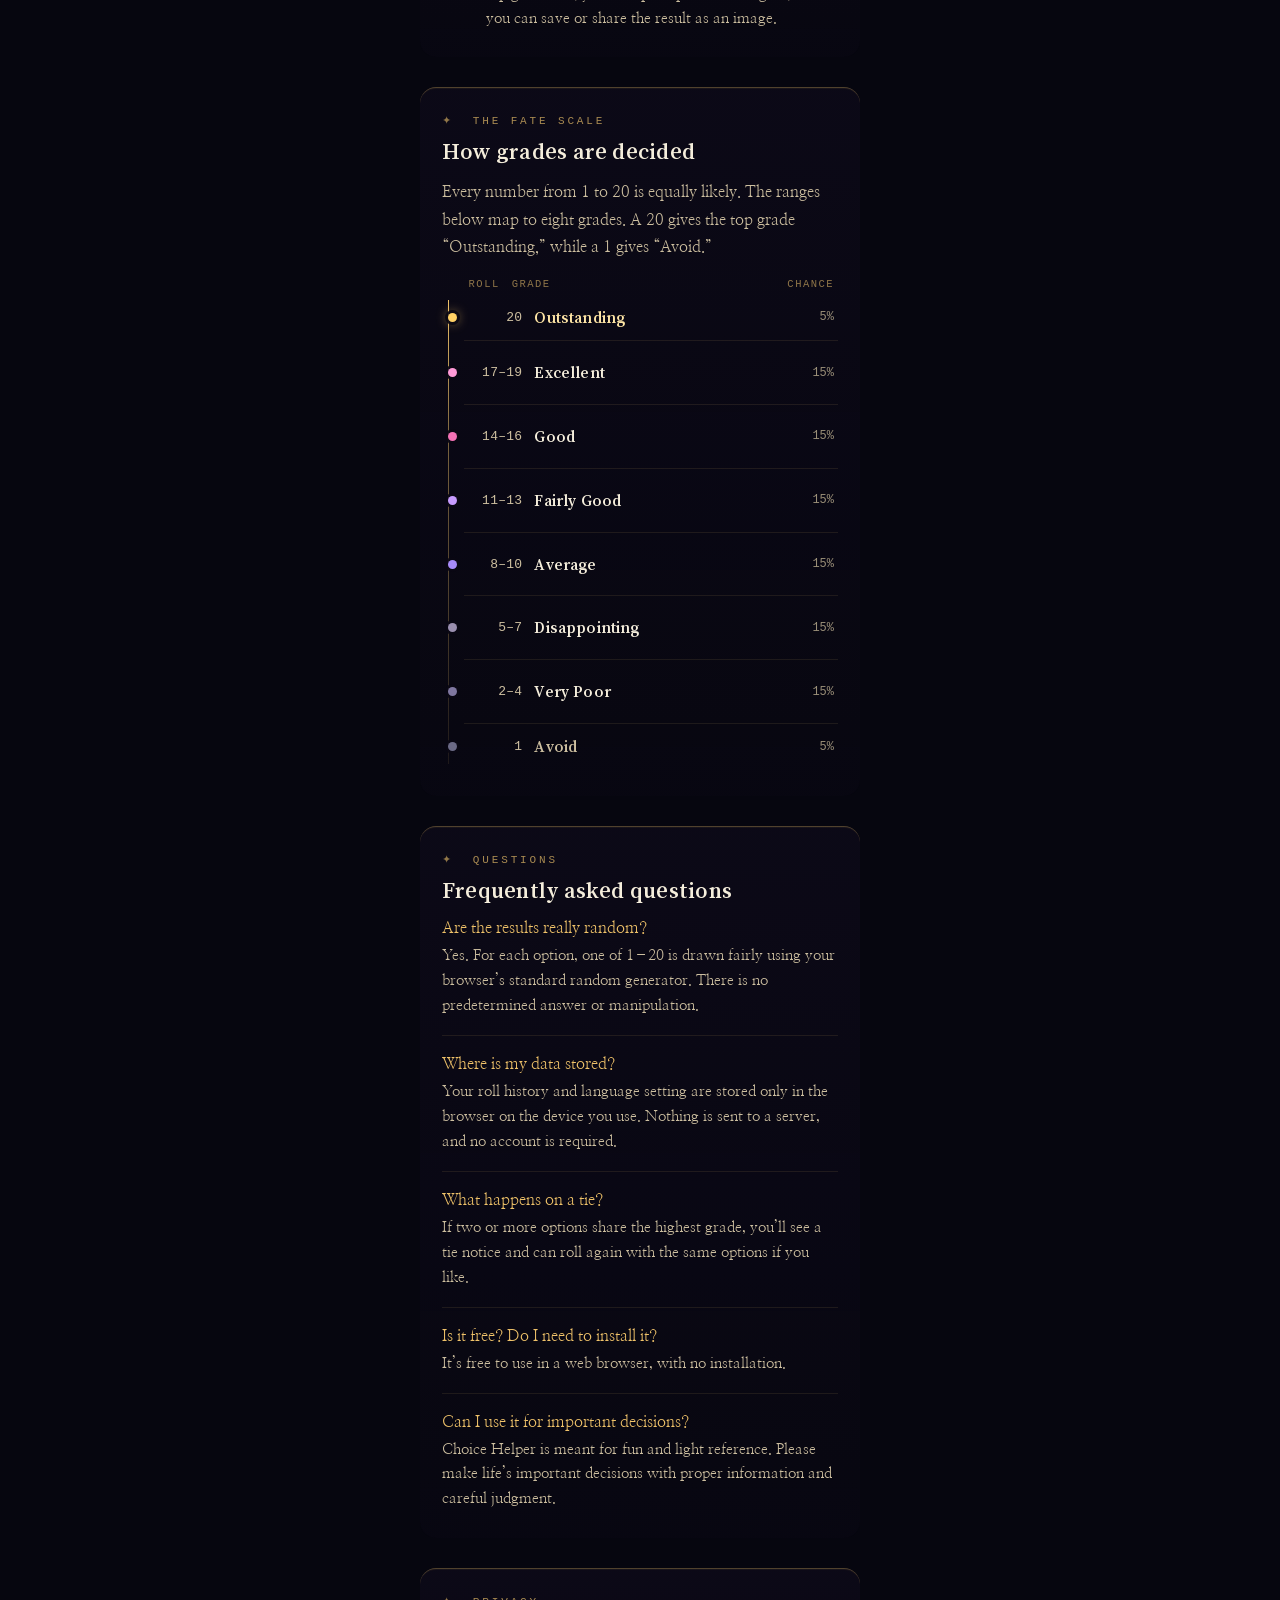
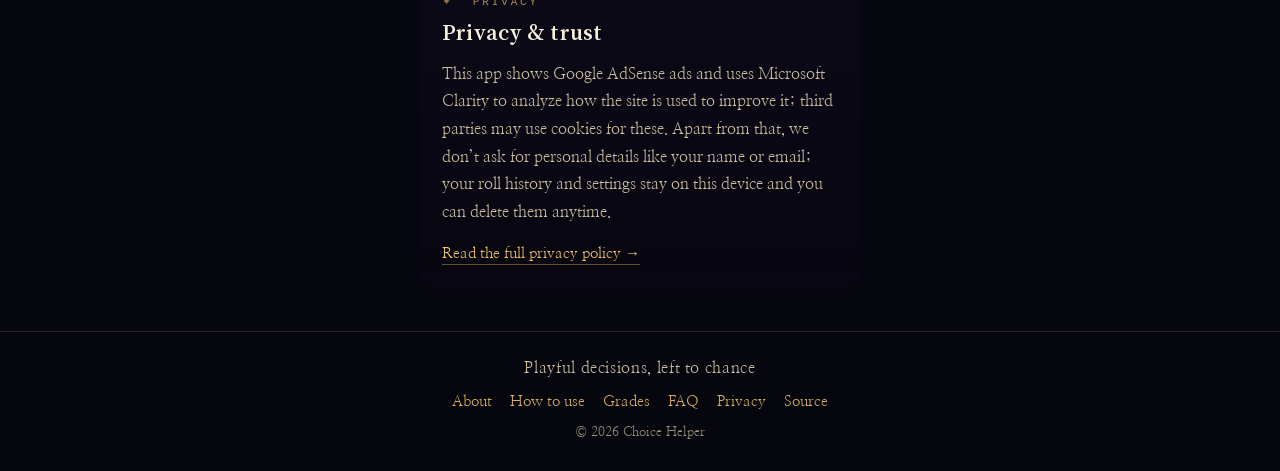
==== commit 77e538f3: "Main-title font -> Diphylleia (bold), unified for Korean and English - Replace Lobster/Nanum-Brush t" ====
--- a/index.html
+++ b/index.html
@@ -25,8 +25,7 @@
   <!-- LCP 대비: 세리프 폰트 프리로드 (배경은 절차적 CSS라 이미지 없음) -->
   <link rel="preload" as="font" type="font/woff2" href="fonts/nanum-myeongjo.woff2" crossorigin>
   <link rel="preload" as="font" type="font/woff2" href="fonts/song-myung.woff2" crossorigin>
-  <link rel="preload" as="font" type="font/woff2" href="fonts/lobster.woff2" crossorigin>
-  <link rel="preload" as="font" type="font/woff2" href="fonts/nanum-brush-title.woff2" crossorigin>
+  <link rel="preload" as="font" type="font/woff2" href="fonts/diphylleia-title.woff2" crossorigin>
   <link rel="stylesheet" href="css/styles.css">
 </head>
 <body>
--- a/css/styles.css
+++ b/css/styles.css
@@ -14,16 +14,11 @@
   src: url('../fonts/song-myung.woff2') format('woff2');
   font-weight: 400; font-style: normal; font-display: swap;
 }
-/* 메인 제목 전용 장식 서체 (OFL, 제목 글자만 서브셋).
-   영문=Lobster(스와시 볼 터미널), 한글=나눔손글씨 붓(붓 캘리그래피). */
+/* 메인 제목 전용 장식 서체 — Diphylleia(OFL, 한글+Latin, 제목 글자만 서브셋).
+   단일 굵기(400)라 '굵게'는 text-stroke로 합성한다. */
 @font-face {
-  font-family: 'Lobster';
-  src: url('../fonts/lobster.woff2') format('woff2');
-  font-weight: 400; font-style: normal; font-display: swap;
-}
-@font-face {
-  font-family: 'Nanum Brush Title';
-  src: url('../fonts/nanum-brush-title.woff2') format('woff2');
+  font-family: 'Diphylleia';
+  src: url('../fonts/diphylleia-title.woff2') format('woff2');
   font-weight: 400; font-style: normal; font-display: swap;
 }
 
@@ -156,15 +151,17 @@
 .app-header { text-align: center; margin-bottom: 24px; }
 
 .app-title {
-  /* 장식 제목: 영문 Lobster → 한글 나눔붓 → 폴백 */
-  font-family: 'Lobster', 'Nanum Brush Title', var(--display);
-  font-size: clamp(52px, 15vw, 76px);
+  /* 장식 제목: Diphylleia (한글+영문 공통), 굵게는 text-stroke로 합성 */
+  font-family: 'Diphylleia', var(--display);
+  font-size: clamp(46px, 13.5vw, 68px);
   font-weight: 400;
-  line-height: 1.05;
+  line-height: 1.08;
   margin: 0 0 6px;
   letter-spacing: 0.01em;
   color: var(--gold);
-  text-shadow: 0 0 22px rgba(240, 195, 106, 0.55), 0 3px 10px rgba(0, 0, 0, 0.55);
+  -webkit-text-stroke: 1.4px var(--gold); /* 단일 굵기 폰트 → 획을 두껍게(굵게) */
+  paint-order: stroke fill;
+  text-shadow: 0 0 22px rgba(240, 195, 106, 0.5), 0 3px 10px rgba(0, 0, 0, 0.55);
 }
 
 .screen-title {
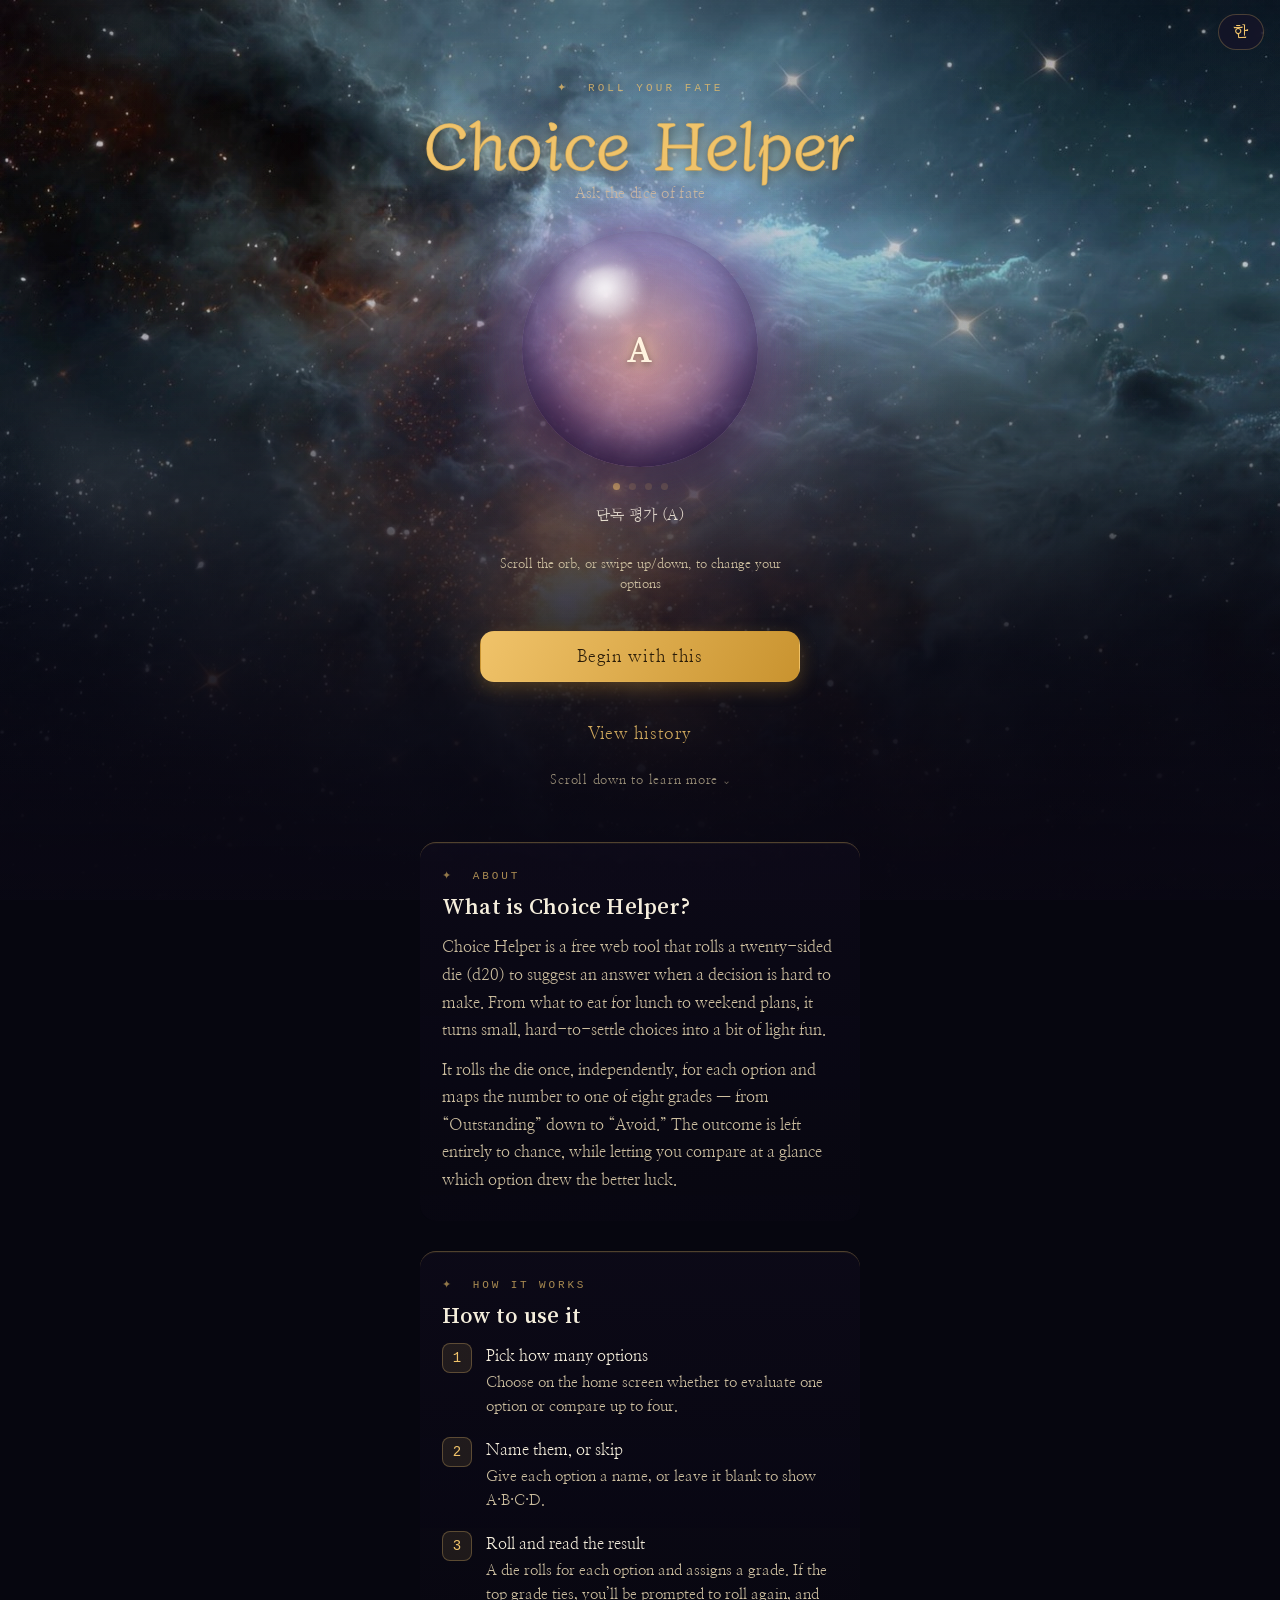
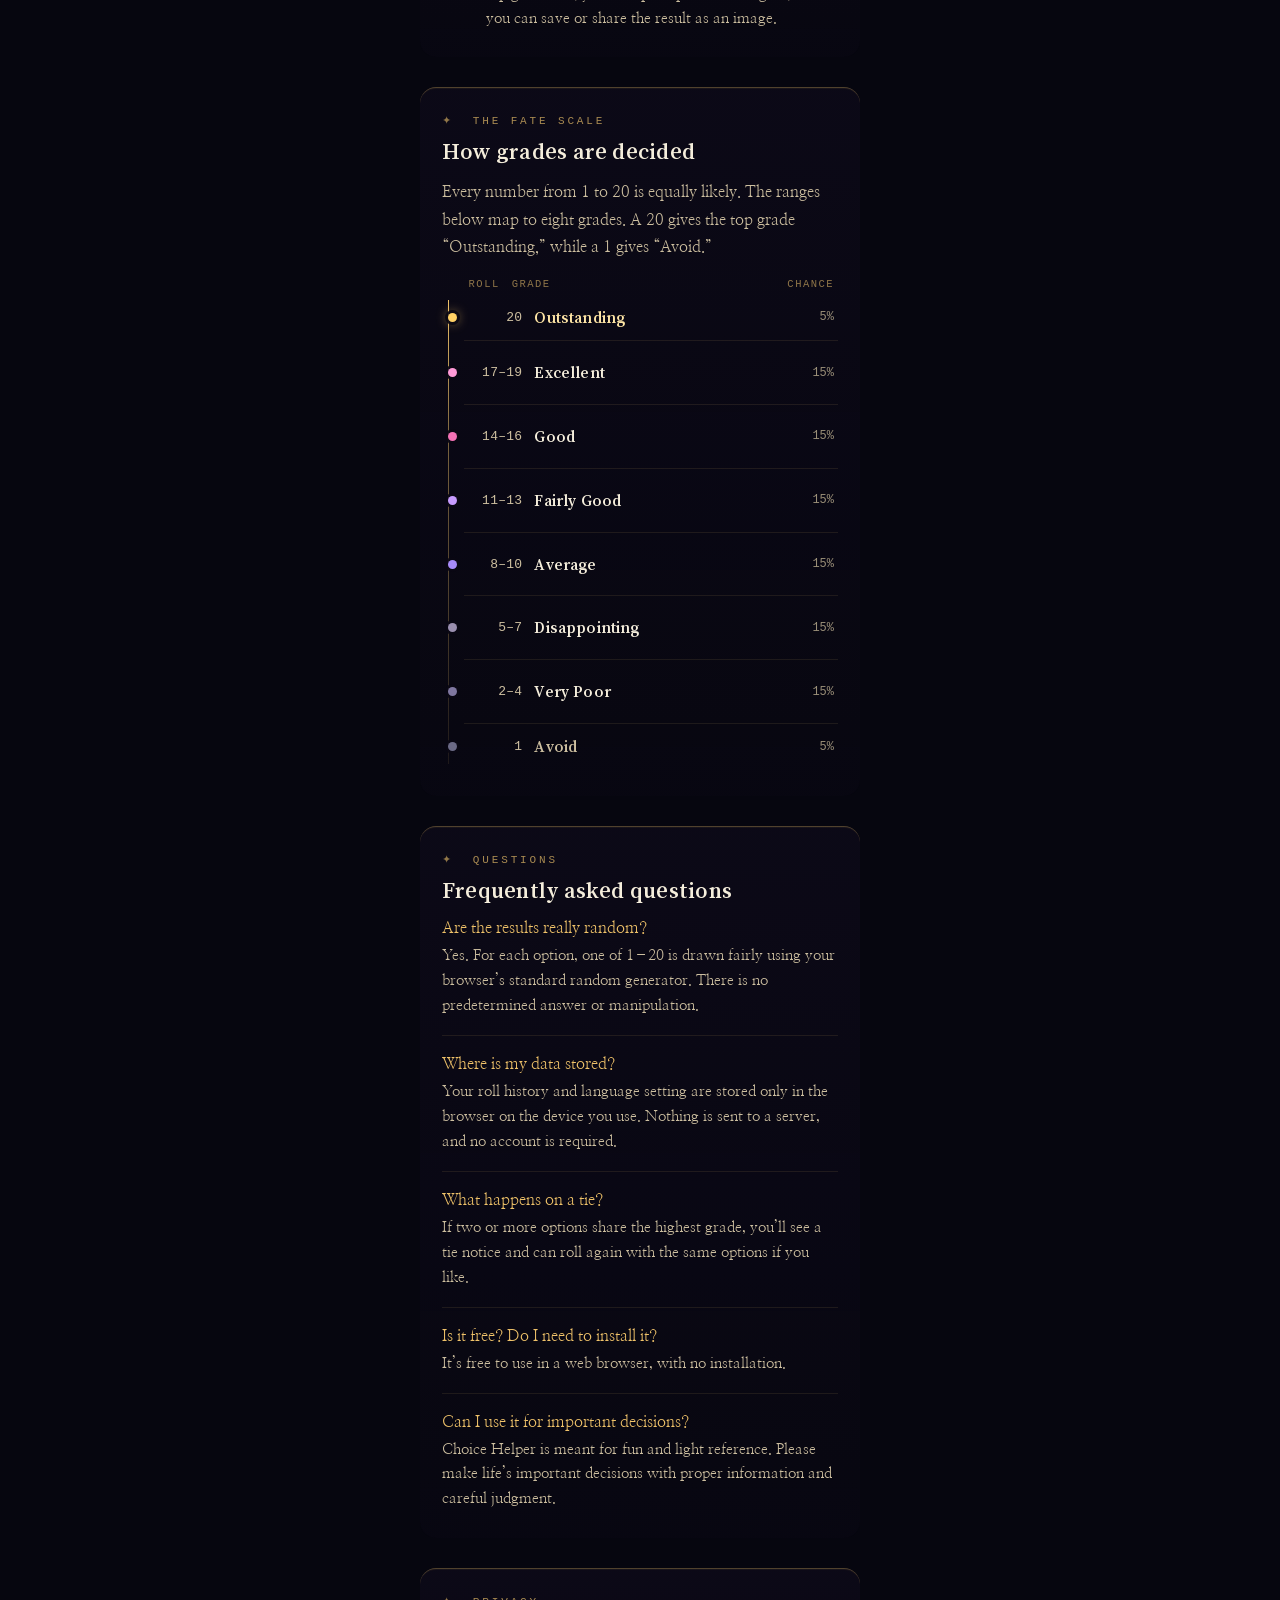
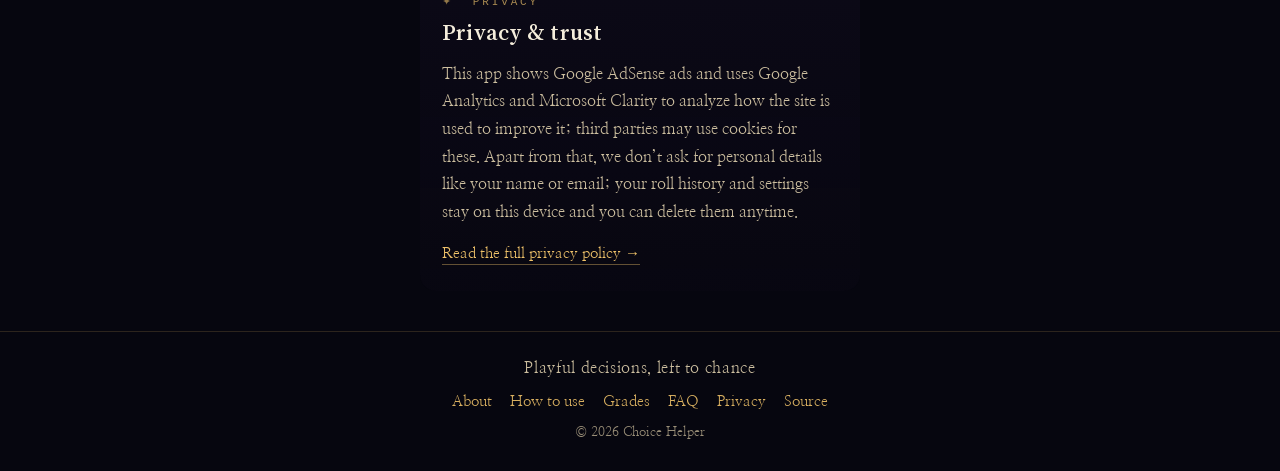
==== commit 363dbe50: "Add Google Analytics (GA4 gtag.js, owner-directed) + update privacy disclosures - Add gtag.js (G-TR5" ====
--- a/index.html
+++ b/index.html
@@ -4,6 +4,14 @@
   <meta charset="UTF-8">
   <meta name="viewport" content="width=device-width, initial-scale=1.0, viewport-fit=cover">
   <meta name="theme-color" content="#0c0a1a">
+  <!-- Google tag (gtag.js) — GA4 분석(소유자 지시) -->
+  <script async src="https://www.googletagmanager.com/gtag/js?id=G-TR5GBCYV1H"></script>
+  <script>
+    window.dataLayer = window.dataLayer || [];
+    function gtag(){dataLayer.push(arguments);}
+    gtag('js', new Date());
+    gtag('config', 'G-TR5GBCYV1H');
+  </script>
   <title>선택 도우미 · Choice Helper — d20 주사위로 정하는 선택</title>
   <meta name="description" content="결정을 내리기 어려울 때 20면체 주사위(d20)를 굴려 선택을 도와주는 무료 웹 도구. 최대 4개의 선택지를 8단계 등급으로 비교하세요. 광고·추적 없이 데이터는 기기에만 저장됩니다.">
   <meta name="author" content="선택 도우미">
